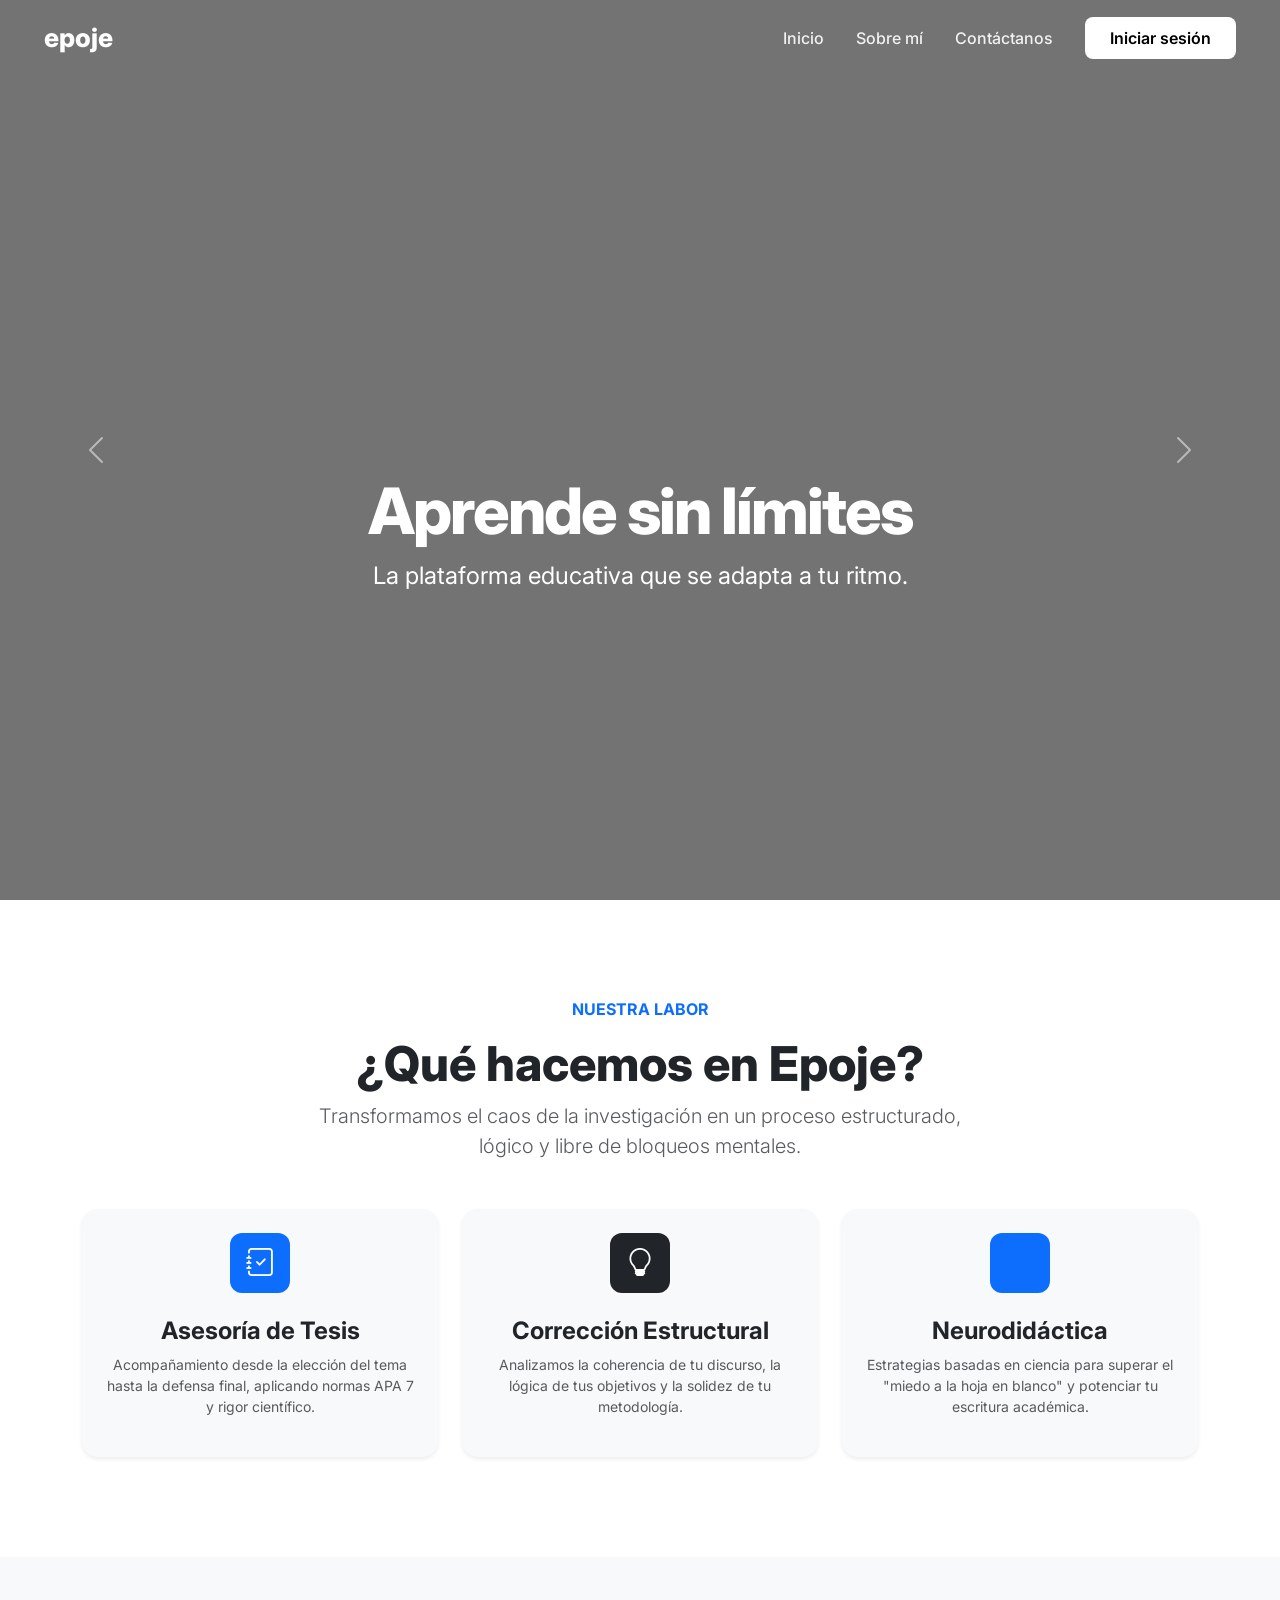
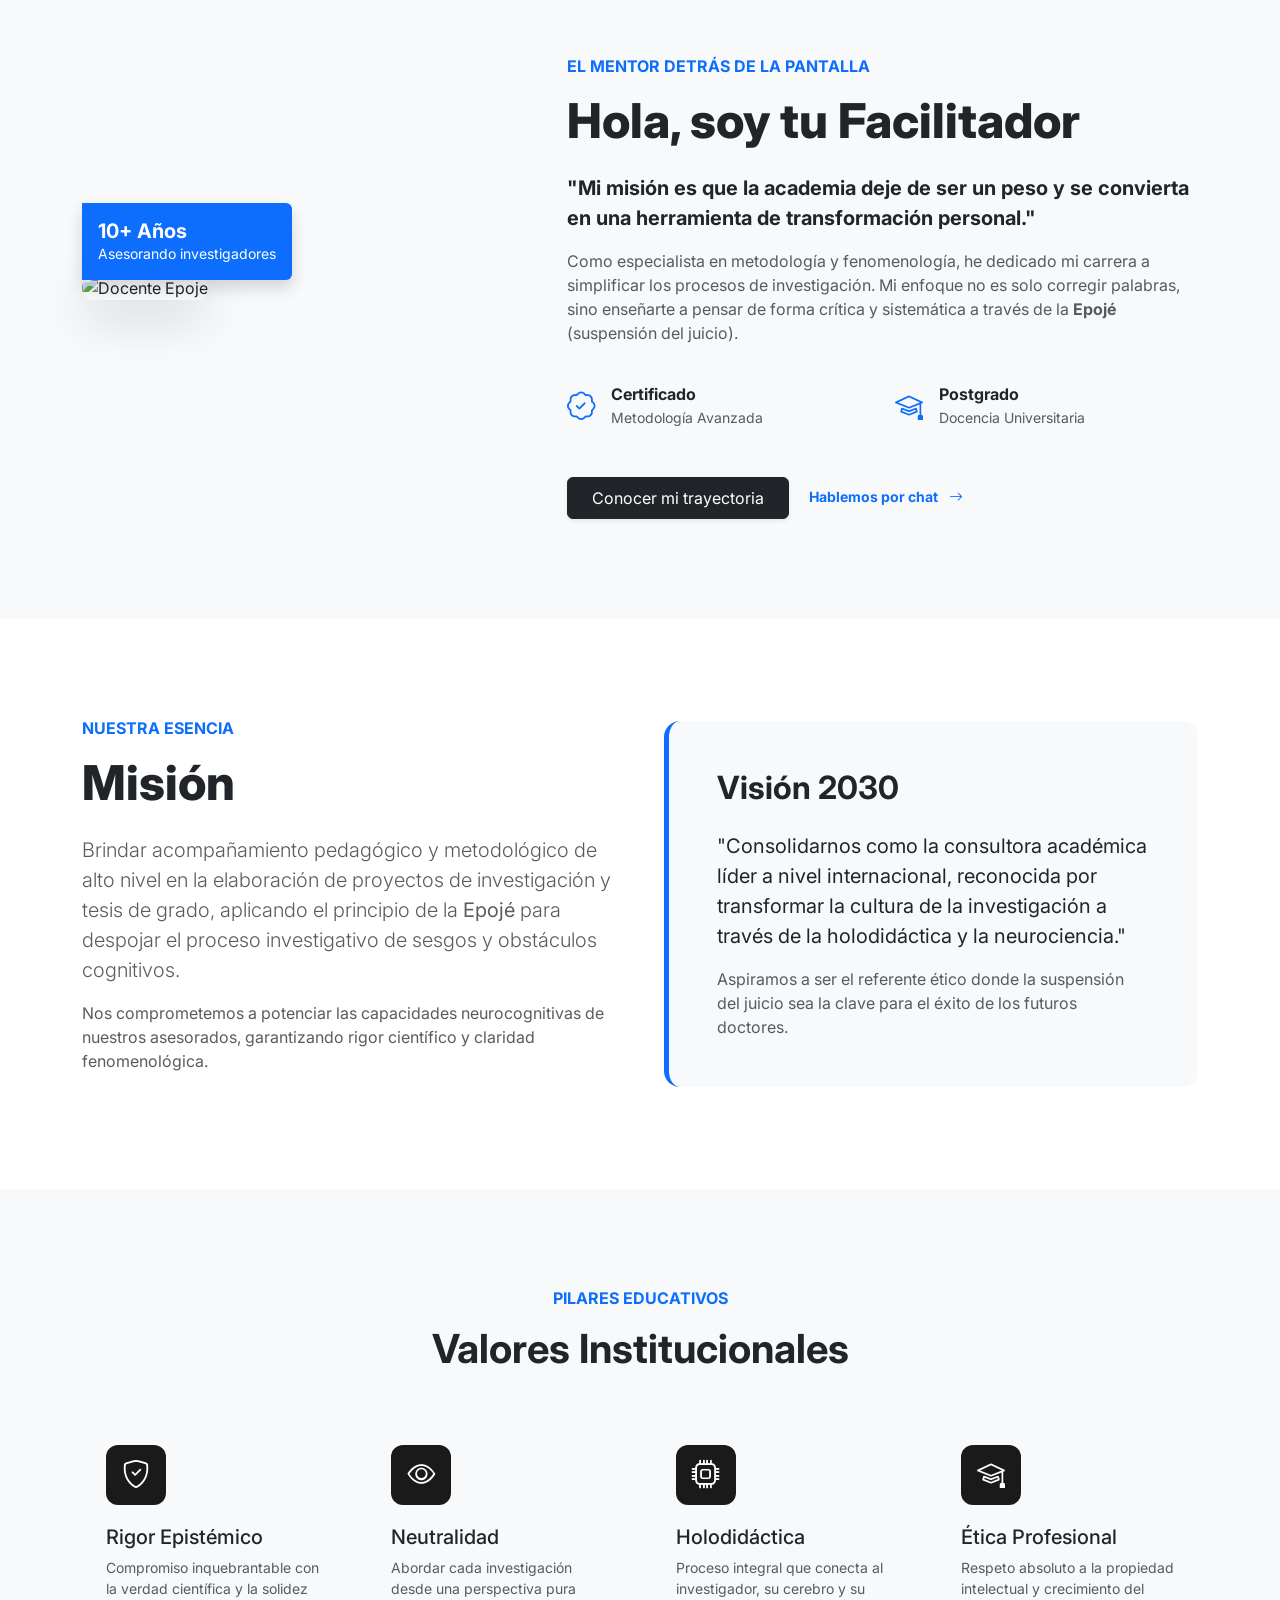
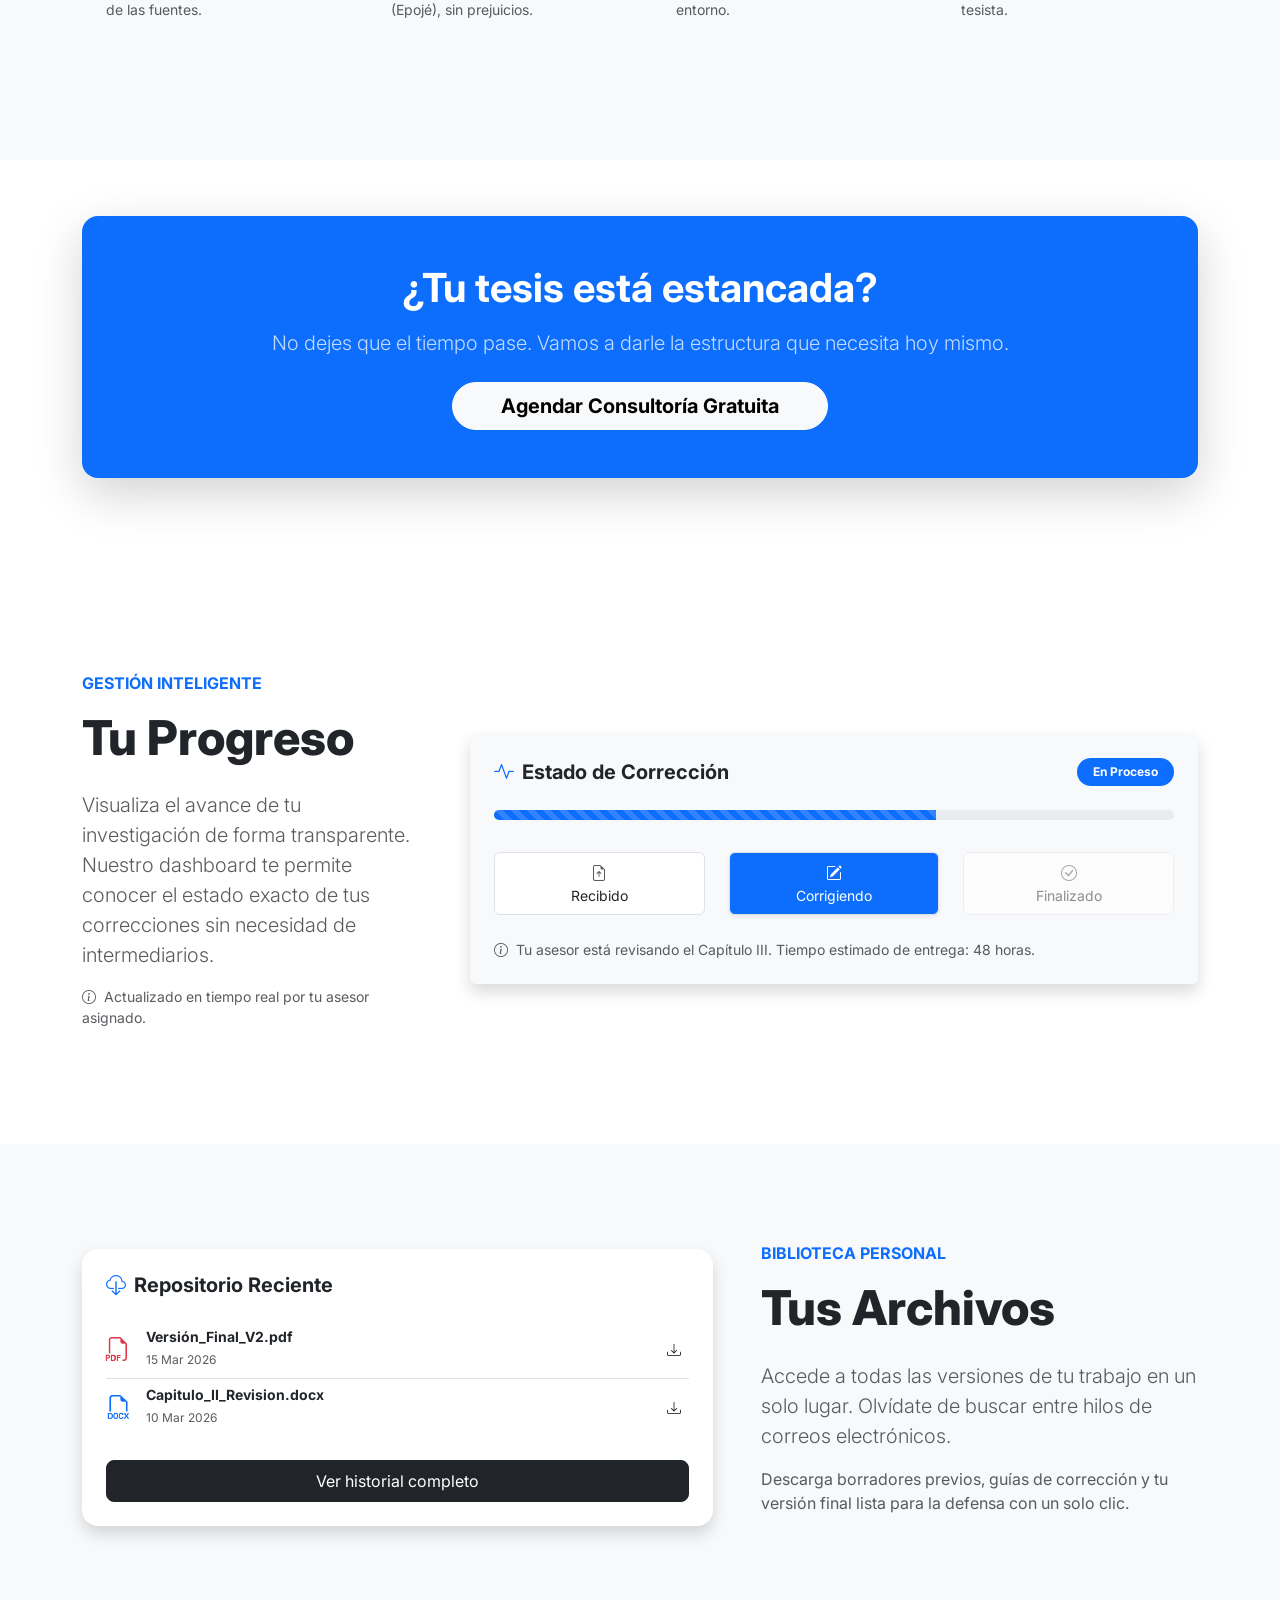
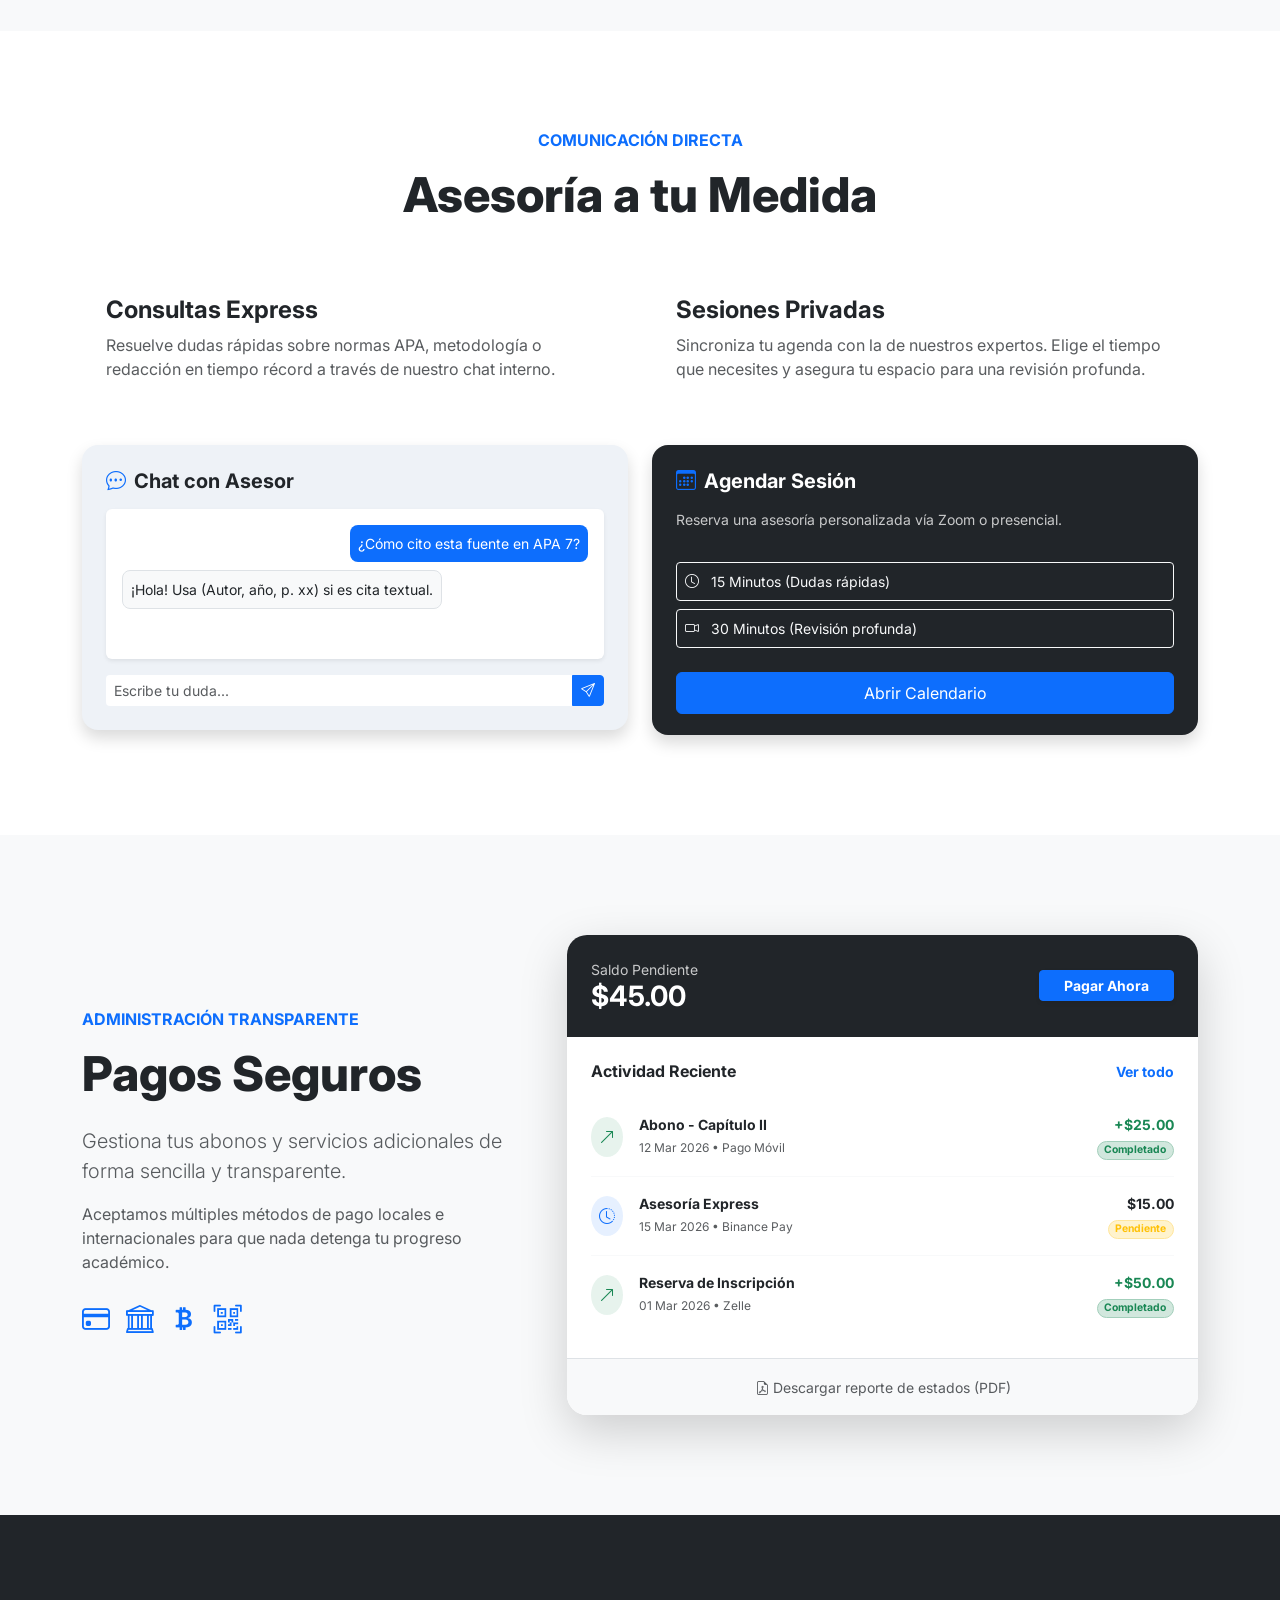
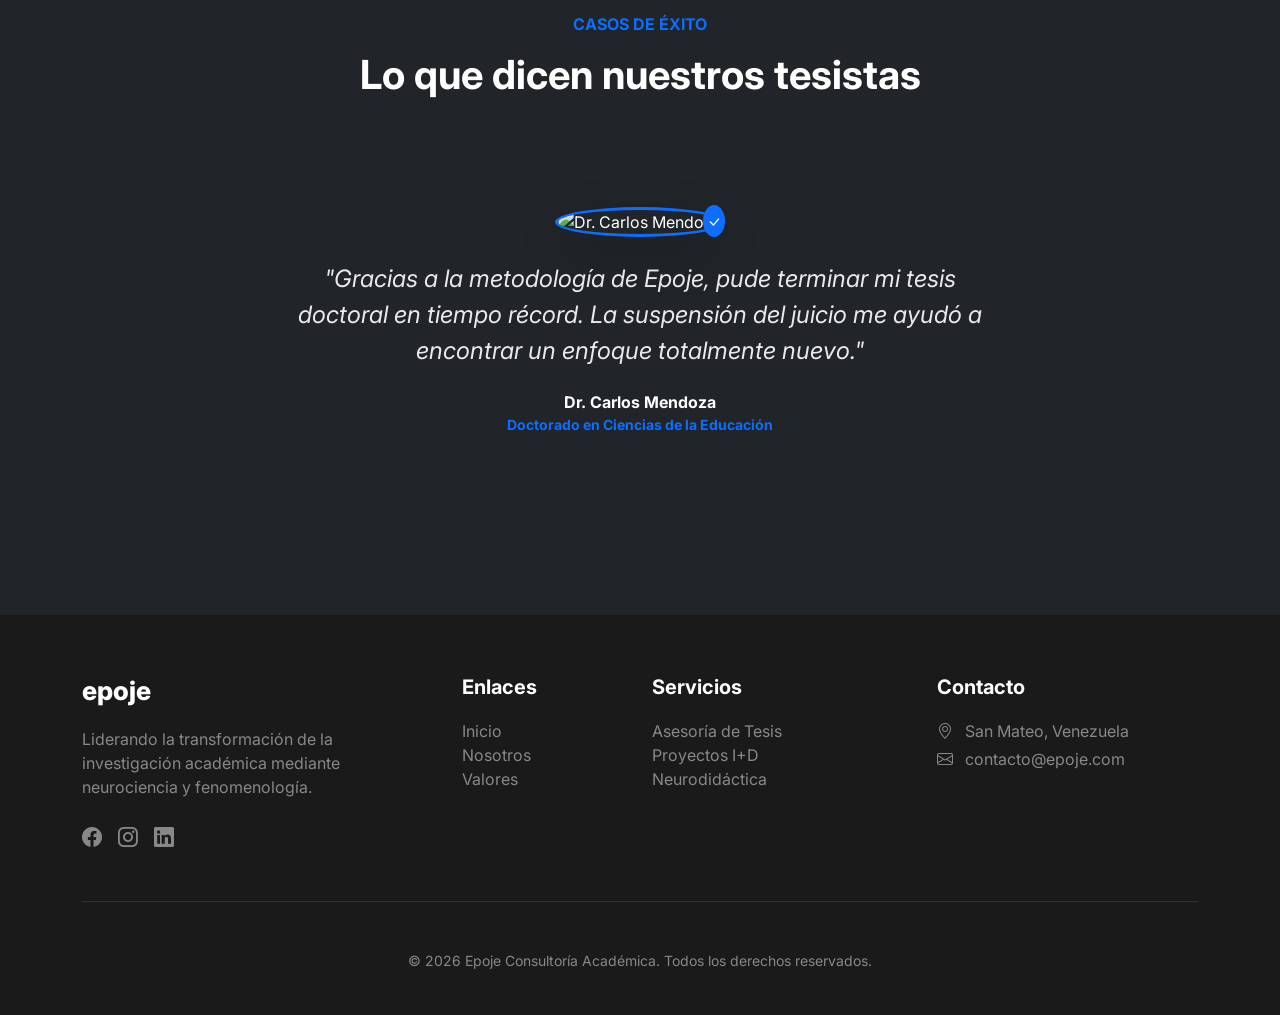
==== epoje/index.html @ 4987ef3f "Add files via upload" ====
<!DOCTYPE html>
<html lang="es">
<head>
    <meta charset="UTF-8">
    <meta name="viewport" content="width=device-width, initial-scale=1.0">
    <title>Epoje - Innovación Educativa</title>
    <link href="https://cdn.jsdelivr.net/npm/bootstrap@5.3.0/dist/css/bootstrap.min.css" rel="stylesheet">
    <link href="https://fonts.googleapis.com/css2?family=Inter:wght@400;600;800&display=swap" rel="stylesheet">
    <link rel="stylesheet" href="https://cdn.jsdelivr.net/npm/bootstrap-icons@1.11.1/font/bootstrap-icons.css">
    <link rel="stylesheet" href="css/style.css">
</head>
<body>

    <nav class="navbar navbar-expand-lg navbar-epoje fixed-top" id="mainNav">
        <div class="container-fluid">
            <a class="navbar-brand navbar-brand-epoje" href="#">epoje</a>

            <button class="navbar-toggler border-0 text-white" type="button" data-bs-toggle="collapse" data-bs-target="#navbarContent">
                <span class="navbar-toggler-icon" style="filter: invert(1);"></span>
            </button>

            <div class="collapse navbar-collapse" id="navbarContent">
                <ul class="navbar-nav ms-auto align-items-center">
                   <li class="nav-item"><a class="nav-link nav-link-modern px-3" href="index.html">Inicio</a></li>
                   <li class="nav-item"><a class="nav-link nav-link-modern px-3" href="about.html">Sobre mí</a></li>
                   <li class="nav-item"><a class="nav-link nav-link-modern px-3" href="contact.html">Contáctanos</a></li>
                   <li class="nav-item ms-lg-3">
                    <a href="login.html" href="nav-link">
                        <button class="btn btn-nav px-4 py-2">Iniciar sesión</button>
                    </a>
                </li>
            </ul>
        </div>
    </div>
</nav>

<div id="heroCarousel" class="carousel slide carousel-fade" data-bs-ride="carousel">
    <div class="carousel-inner">
        <div class="carousel-item active" style="background-image: url('https://i.giphy.com/media/v1.Y2lkPTc5MGI3NjExOHJueGZ3bmZ3bmZ3bmZ3bmZ3bmZ3bmZ3bmZ3bmZ3bmZ3bmZ3bmZ3JmVwPXYxX2ludGVybmFsX2dpZl9ieV9pZCZjdD1n/3o7TKSjPQC1Q7UsC8E/giphy.gif')">
            <div class="carousel-overlay"></div>
            <div class="carousel-caption d-none d-md-block">
                <h2>Aprende sin límites</h2>
                <p class="fs-4">La plataforma educativa que se adapta a tu ritmo.</p>
            </div>
        </div>
        <div class="carousel-item" style="background-image: url('https://i.giphy.com/media/v1.Y2lkPTc5MGI3NjExNHJueGZ3bmZ3bmZ3bmZ3bmZ3bmZ3bmZ3bmZ3bmZ3bmZ3bmZ3bmZ3JmVwPXYxX2ludGVybmFsX2dpZl9ieV9pZCZjdD1n/l41lTfX8VycN7F4pG/giphy.gif')">
            <div class="carousel-overlay"></div>
            <div class="carousel-caption d-none d-md-block">
                <h2>Tecnología y Futuro</h2>
                <p class="fs-4">Domina las herramientas del mañana, hoy.</p>
            </div>
        </div>
    </div>
    <button class="carousel-control-prev" type="button" data-bs-target="#heroCarousel" data-bs-slide="prev">
        <span class="carousel-control-prev-icon"></span>
    </button>
    <button class="carousel-control-next" type="button" data-bs-target="#heroCarousel" data-bs-slide="next">
        <span class="carousel-control-next-icon"></span>
    </button>
</div>

<section id="que-hacemos" class="section-padding bg-white">
    <div class="container">
        <div class="text-center mb-5">
            <h6 class="text-primary fw-bold text-uppercase mb-3">Nuestra Labor</h6>
            <h2 class="display-5 fw-extrabold" style="font-weight: 800;">¿Qué hacemos en Epoje?</h2>
            <p class="lead text-muted mx-auto" style="max-width: 700px;">Transformamos el caos de la investigación en un proceso estructurado, lógico y libre de bloqueos mentales.</p>
        </div>

        <div class="row g-4">
            <div class="col-md-4">
                <div class="p-4 h-100 border-0 shadow-sm card-value text-center">
                    <div class="icon-box mx-auto mb-4 bg-primary text-white">
                        <i class="bi bi-journal-check fs-3"></i>
                    </div>
                    <h4 class="fw-bold">Asesoría de Tesis</h4>
                    <p class="text-muted small">Acompañamiento desde la elección del tema hasta la defensa final, aplicando normas APA 7 y rigor científico.</p>
                </div>
            </div>
            <div class="col-md-4">
                <div class="p-4 h-100 border-0 shadow-sm card-value text-center">
                    <div class="icon-box mx-auto mb-4 bg-dark text-white">
                        <i class="bi bi-lightbulb fs-3"></i>
                    </div>
                    <h4 class="fw-bold">Corrección Estructural</h4>
                    <p class="text-muted small">Analizamos la coherencia de tu discurso, la lógica de tus objetivos y la solidez de tu metodología.</p>
                </div>
            </div>
            <div class="col-md-4">
                <div class="p-4 h-100 border-0 shadow-sm card-value text-center">
                    <div class="icon-box mx-auto mb-4 bg-primary text-white">
                        <i class="bi bi-brain fs-3"></i>
                    </div>
                    <h4 class="fw-bold">Neurodidáctica</h4>
                    <p class="text-muted small">Estrategias basadas en ciencia para superar el "miedo a la hoja en blanco" y potenciar tu escritura académica.</p>
                </div>
            </div>
        </div>
    </div>
</section>

<section id="sobre-mi" class="section-padding bg-light">
    <div class="container">
        <div class="row g-5 align-items-center">
            <div class="col-lg-5">
                <div class="position-relative">
                    <img src="https://images.unsplash.com/photo-1573496359142-b8d87734a5a2?auto=format&fit=crop&q=80&w=800" 
                    alt="Docente Epoje" 
                    class="img-fluid rounded-4 shadow-lg">
                    <div class="position-absolute bottom-0 start-0 bg-primary text-white p-3 rounded-end shadow" style="margin-bottom: 20px;">
                        <h5 class="mb-0 fw-bold">10+ Años</h5>
                        <p class="small mb-0">Asesorando investigadores</p>
                    </div>
                </div>
            </div>
            <div class="col-lg-7">
                <h6 class="text-primary fw-bold text-uppercase mb-3">El Mentor Detrás de la Pantalla</h6>
                <h2 class="display-5 fw-extrabold mb-4" style="font-weight: 800;">Hola, soy tu Facilitador</h2>
                <p class="lead text-dark fw-bold">"Mi misión es que la academia deje de ser un peso y se convierta en una herramienta de transformación personal."</p>
                <p class="text-muted">Como especialista en metodología y fenomenología, he dedicado mi carrera a simplificar los procesos de investigación. Mi enfoque no es solo corregir palabras, sino enseñarte a pensar de forma crítica y sistemática a través de la <strong>Epojé</strong> (suspensión del juicio).</p>
                
                <div class="row g-4 mt-2">
                    <div class="col-6">
                        <div class="d-flex align-items-center">
                            <i class="bi bi-patch-check text-primary fs-3 me-3"></i>
                            <div>
                                <h6 class="mb-0 fw-bold">Certificado</h6>
                                <small class="text-muted">Metodología Avanzada</small>
                            </div>
                        </div>
                    </div>
                    <div class="col-6">
                        <div class="d-flex align-items-center">
                            <i class="bi bi-mortarboard text-primary fs-3 me-3"></i>
                            <div>
                                <h6 class="mb-0 fw-bold">Postgrado</h6>
                                <small class="text-muted">Docencia Universitaria</small>
                            </div>
                        </div>
                    </div>
                </div>

                <div class="mt-5">
                    <button class="btn btn-dark px-4 py-2 me-3 shadow-sm">Conocer mi trayectoria</button>
                    <a href="#comunicacion-seccion" class="text-primary fw-bold text-decoration-none small">Hablemos por chat <i class="bi bi-arrow-right ms-2"></i></a>
                </div>
            </div>
        </div>
    </div>
</section>

<section id="nosotros" class="section-padding bg-white">
    <div class="container">
        <div class="row g-5 align-items-center">
            <div class="col-lg-6">
                <h6 class="text-primary fw-bold text-uppercase mb-3">Nuestra Esencia</h6>
                <h2 class="display-5 fw-extrabold mb-4" style="font-weight: 800;">Misión</h2>
                <p class="lead text-muted">Brindar acompañamiento pedagógico y metodológico de alto nivel en la elaboración de proyectos de investigación y tesis de grado, aplicando el principio de la <strong>Epojé</strong> para despojar el proceso investigativo de sesgos y obstáculos cognitivos.</p>
                <p class="text-muted">Nos comprometemos a potenciar las capacidades neurocognitivas de nuestros asesorados, garantizando rigor científico y claridad fenomenológica.</p>
            </div>
            <div class="col-lg-6">
                <div class="p-5 bg-light rounded-4 border-start border-primary border-5">
                    <h2 class="fw-bold mb-4">Visión 2030</h2>
                    <p class="fs-5 italic text-dark">"Consolidarnos como la consultora académica líder a nivel internacional, reconocida por transformar la cultura de la investigación a través de la holodidáctica y la neurociencia."</p>
                    <p class="mb-0 text-muted">Aspiramos a ser el referente ético donde la suspensión del juicio sea la clave para el éxito de los futuros doctores.</p>
                </div>
            </div>
        </div>
    </div>
</section>

<section id="valores" class="section-padding bg-light">
    <div class="container text-center">
        <h6 class="text-primary fw-bold text-uppercase mb-3">Pilares Educativos</h6>
        <h2 class="display-6 fw-bold mb-5">Valores Institucionales</h2>
        <div class="row g-4 text-start">
            <div class="col-md-6 col-lg-3">
                <div class="card card-value p-4">
                    <div class="icon-box"><i class="bi bi-shield-check fs-3"></i></div>
                    <h5>Rigor Epistémico</h5>
                    <p class="small text-muted">Compromiso inquebrantable con la verdad científica y la solidez de las fuentes.</p>
                </div>
            </div>
            <div class="col-md-6 col-lg-3">
                <div class="card card-value p-4">
                    <div class="icon-box"><i class="bi bi-eye fs-3"></i></div>
                    <h5>Neutralidad</h5>
                    <p class="small text-muted">Abordar cada investigación desde una perspectiva pura (Epojé), sin prejuicios.</p>
                </div>
            </div>
            <div class="col-md-6 col-lg-3">
                <div class="card card-value p-4">
                    <div class="icon-box"><i class="bi bi-cpu fs-3"></i></div>
                    <h5>Holodidáctica</h5>
                    <p class="small text-muted">Proceso integral que conecta al investigador, su cerebro y su entorno.</p>
                </div>
            </div>
            <div class="col-md-6 col-lg-3">
                <div class="card card-value p-4">
                    <div class="icon-box"><i class="bi bi-mortarboard fs-3"></i></div>
                    <h5>Ética Profesional</h5>
                    <p class="small text-muted">Respeto absoluto a la propiedad intelectual y crecimiento del tesista.</p>
                </div>
            </div>
        </div>
    </div>
</section>

<section class="my-5 pb-5 pt-2 fade-in-up">
    <div class="container">
        <div class="bg-primary p-5 rounded-4 text-center text-white shadow-lg">
            <h2 class="display-6 fw-bold mb-3">¿Tu tesis está estancada?</h2>
            <p class="lead opacity-75 mb-4">No dejes que el tiempo pase. Vamos a darle la estructura que necesita hoy mismo.</p>
            <a href="https://wa.me/58XXXXXXXXXX" class="btn btn-light btn-lg rounded-pill px-5 fw-bold hover-lift">
                Agendar Consultoría Gratuita
            </a>
        </div>
    </div>
</section>

<section id="progreso-dashboard" class="section-padding bg-white">
    <div class="container">
        <div class="row g-5 align-items-center">
            <div class="col-lg-4">
                <h6 class="text-primary fw-bold text-uppercase mb-3">Gestión Inteligente</h6>
                <h2 class="display-5 fw-extrabold mb-4" style="font-weight: 800;">Tu Progreso</h2>
                <p class="lead text-muted">Visualiza el avance de tu investigación de forma transparente. Nuestro dashboard te permite conocer el estado exacto de tus correcciones sin necesidad de intermediarios.</p>
                <p class="text-muted small"><i class="bi bi-info-circle me-1"></i> Actualizado en tiempo real por tu asesor asignado.</p>
            </div>

            <div class="col-lg-8">
                <div class="card border-0 shadow p-4 h-100 bg-light">
                    <div class="d-flex justify-content-between align-items-center mb-4">
                        <h5 class="fw-bold mb-0"><i class="bi bi-activity me-2 text-primary"></i>Estado de Corrección</h5>
                        <span class="badge bg-primary px-3 py-2 rounded-pill">En Proceso</span>
                    </div>
                    <div class="progress mb-3" style="height: 10px;">
                        <div class="progress-bar progress-bar-striped progress-bar-animated bg-primary" style="width: 65%"></div>
                    </div>
                    <div class="row text-center mt-3">
                        <div class="col-4">
                            <div class="p-2 border rounded bg-white">
                                <i class="bi bi-file-earmark-arrow-up text-muted"></i>
                                <p class="small mb-0 d-none d-md-block">Recibido</p>
                            </div>
                        </div>
                        <div class="col-4">
                            <div class="p-2 border rounded bg-primary text-white shadow-sm">
                                <i class="bi bi-pencil-square"></i>
                                <p class="small mb-0 d-none d-md-block">Corrigiendo</p>
                            </div>
                        </div>
                        <div class="col-4">
                            <div class="p-2 border rounded bg-white opacity-50">
                                <i class="bi bi-check-circle text-muted"></i>
                                <p class="small mb-0 d-none d-md-block">Finalizado</p>
                            </div>
                        </div>
                    </div>
                    <p class="mt-4 small text-muted mb-0"><i class="bi bi-info-circle me-1"></i> Tu asesor está revisando el Capítulo III. Tiempo estimado de entrega: 48 horas.</p>
                </div>
            </div>
        </div>
    </div>
</section>

<section id="repositorio-seccion" class="section-padding bg-light">
    <div class="container">
        <div class="row g-5 align-items-center flex-lg-row-reverse">
            <div class="col-lg-5">
                <h6 class="text-primary fw-bold text-uppercase mb-3">Biblioteca Personal</h6>
                <h2 class="display-5 fw-extrabold mb-4" style="font-weight: 800;">Tus Archivos</h2>
                <p class="lead text-muted">Accede a todas las versiones de tu trabajo en un solo lugar. Olvídate de buscar entre hilos de correos electrónicos.</p>
                <p class="text-muted">Descarga borradores previos, guías de corrección y tu versión final lista para la defensa con un solo clic.</p>
            </div>
            <div class="col-lg-7">
                <div class="card border-0 shadow p-4 bg-white" style="border-radius: 16px;">
                    <h5 class="fw-bold mb-4"><i class="bi bi-cloud-download me-2 text-primary"></i>Repositorio Reciente</h5>
                    <ul class="list-group list-group-flush">
                        <li class="list-group-item d-flex justify-content-between align-items-center px-0 bg-transparent">
                            <div class="d-flex align-items-center">
                                <i class="bi bi-filetype-pdf fs-4 me-3 text-danger"></i>
                                <div>
                                    <h6 class="mb-0 small fw-bold">Versión_Final_V2.pdf</h6>
                                    <span class="text-muted" style="font-size: 0.75rem;">15 Mar 2026</span>
                                </div>
                            </div>
                            <a href="#" class="btn btn-sm btn-outline-dark border-0"><i class="bi bi-download"></i></a>
                        </li>
                        <li class="list-group-item d-flex justify-content-between align-items-center px-0 bg-transparent">
                            <div class="d-flex align-items-center">
                                <i class="bi bi-filetype-docx fs-4 me-3 text-primary"></i>
                                <div>
                                    <h6 class="mb-0 small fw-bold">Capitulo_II_Revision.docx</h6>
                                    <span class="text-muted" style="font-size: 0.75rem;">10 Mar 2026</span>
                                </div>
                            </div>
                            <a href="#" class="btn btn-sm btn-outline-dark border-0"><i class="bi bi-download"></i></a>
                        </li>
                    </ul>
                    <button class="btn btn-dark w-100 mt-4 py-2" style="border-radius: 8px;">Ver historial completo</button>
                </div>
            </div>
        </div>
    </div>
</section>

<section id="comunicacion-seccion" class="section-padding bg-white">
    <div class="container">
        <div class="text-center mb-5">
            <h6 class="text-primary fw-bold text-uppercase mb-3">Comunicación Directa</h6>
            <h2 class="display-5 fw-extrabold" style="font-weight: 800;">Asesoría a tu Medida</h2>
        </div>

        <div class="row g-4">
            <div class="col-lg-6">
                <div class="p-4 mb-4">
                    <h3 class="fw-bold h4">Consultas Express</h3>
                    <p class="text-muted">Resuelve dudas rápidas sobre normas APA, metodología o redacción en tiempo récord a través de nuestro chat interno.</p>
                </div>
                <div class="card border-0 shadow p-4" style="background: #eef2f7; border-radius: 16px;">
                    <h5 class="fw-bold mb-3"><i class="bi bi-chat-dots me-2 text-primary"></i>Chat con Asesor</h5>
                    <div class="chat-box mb-3 p-3 bg-white rounded shadow-sm small" style="height: 150px; overflow-y: auto;">
                        <div class="text-end mb-2">
                            <span class="bg-primary text-white p-2 rounded-3 d-inline-block">¿Cómo cito esta fuente en APA 7?</span>
                        </div>
                        <div class="text-start mb-2">
                            <span class="bg-light border p-2 rounded-3 d-inline-block">¡Hola! Usa (Autor, año, p. xx) si es cita textual.</span>
                        </div>
                    </div>
                    <div class="input-group">
                        <input type="text" class="form-control form-control-sm border-0 shadow-none" placeholder="Escribe tu duda...">
                        <button class="btn btn-primary btn-sm"><i class="bi bi-send"></i></button>
                    </div>
                </div>
            </div>

            <div class="col-lg-6">
                <div class="p-4 mb-4">
                    <h3 class="fw-bold h4">Sesiones Privadas</h3>
                    <p class="text-muted">Sincroniza tu agenda con la de nuestros expertos. Elige el tiempo que necesites y asegura tu espacio para una revisión profunda.</p>
                </div>
                <div class="card border-0 shadow p-4 bg-dark text-white" style="border-radius: 16px; height:290px;">
                    <h5 class="fw-bold mb-3 text-white"><i class="bi bi-calendar3 me-2 text-primary"></i>Agendar Sesión</h5>
                    <p class="small opacity-75">Reserva una asesoría personalizada vía Zoom o presencial.</p>
                    <div class="d-grid gap-2 mt-3">
                        <button class="btn btn-outline-light btn-sm text-start p-2">
                            <i class="bi bi-clock me-2"></i> 15 Minutos (Dudas rápidas)
                        </button>
                        <button class="btn btn-outline-light btn-sm text-start p-2">
                            <i class="bi bi-camera-video me-2"></i> 30 Minutos (Revisión profunda)
                        </button>
                    </div>
                    <a href="#" class="btn btn-primary mt-4 py-2">Abrir Calendario</a>
                </div>
            </div>
        </div>
    </div>
</section>

<section id="pagos-seccion" class="section-padding bg-light">
    <div class="container">
        <div class="row g-5 align-items-center">
            <div class="col-lg-5">
                <h6 class="text-primary fw-bold text-uppercase mb-3">Administración Transparente</h6>
                <h2 class="display-5 fw-extrabold mb-4" style="font-weight: 800;">Pagos Seguros</h2>
                <p class="lead text-muted">Gestiona tus abonos y servicios adicionales de forma sencilla y transparente.</p>
                <p class="text-muted">Aceptamos múltiples métodos de pago locales e internacionales para que nada detenga tu progreso académico.</p>
                <div class="d-flex gap-3 fs-3 text-primary mt-4">
                    <i class="bi bi-credit-card" title="Tarjeta"></i>
                    <i class="bi bi-bank" title="Transferencia"></i>
                    <i class="bi bi-currency-bitcoin" title="Cripto"></i>
                    <i class="bi bi-qr-code-scan" title="Pago Móvil"></i>
                </div>
            </div>

            <div class="col-lg-7">
                <div class="card border-0 shadow-lg p-0 overflow-hidden" style="border-radius: 20px; background: #fff;">
                    <div class="p-4 bg-dark text-white d-flex justify-content-between align-items-center">
                        <div>
                            <span class="small opacity-75 d-block">Saldo Pendiente</span>
                            <h3 class="mb-0 fw-bold">$45.00</h3>
                        </div>
                        <button class="btn btn-primary btn-sm px-4 fw-bold shadow-sm">Pagar Ahora</button>
                    </div>

                    <div class="p-4">
                        <div class="d-flex justify-content-between align-items-center mb-3">
                            <h6 class="fw-bold mb-0">Actividad Reciente</h6>
                            <a href="#" class="text-decoration-none small fw-bold">Ver todo</a>
                        </div>

                        <div class="list-group list-group-flush">
                            <div class="list-group-item d-flex justify-content-between align-items-center px-0 border-light py-3">
                                <div class="d-flex align-items-center">
                                    <div class="rounded-circle bg-success bg-opacity-10 p-2 me-3">
                                        <i class="bi bi-arrow-up-right text-success fw-bold"></i>
                                    </div>
                                    <div>
                                        <h6 class="mb-0 small fw-bold">Abono - Capítulo II</h6>
                                        <span class="text-muted" style="font-size: 0.75rem;">12 Mar 2026 • Pago Móvil</span>
                                    </div>
                                </div>
                                <div class="text-end">
                                    <span class="d-block small fw-bold text-success">+$25.00</span>
                                    <span class="badge bg-success-subtle text-success border border-success-subtle rounded-pill" style="font-size: 0.65rem;">Completado</span>
                                </div>
                            </div>

                            <div class="list-group-item d-flex justify-content-between align-items-center px-0 border-light py-3">
                                <div class="d-flex align-items-center">
                                    <div class="rounded-circle bg-primary bg-opacity-10 p-2 me-3">
                                        <i class="bi bi-clock-history text-primary fw-bold"></i>
                                    </div>
                                    <div>
                                        <h6 class="mb-0 small fw-bold">Asesoría Express</h6>
                                        <span class="text-muted" style="font-size: 0.75rem;">15 Mar 2026 • Binance Pay</span>
                                    </div>
                                </div>
                                <div class="text-end">
                                    <span class="d-block small fw-bold text-dark">$15.00</span>
                                    <span class="badge bg-warning-subtle text-warning border border-warning-subtle rounded-pill" style="font-size: 0.65rem;">Pendiente</span>
                                </div>
                            </div>

                            <div class="list-group-item d-flex justify-content-between align-items-center px-0 border-0 py-3">
                                <div class="d-flex align-items-center">
                                    <div class="rounded-circle bg-success bg-opacity-10 p-2 me-3">
                                        <i class="bi bi-arrow-up-right text-success fw-bold"></i>
                                    </div>
                                    <div>
                                        <h6 class="mb-0 small fw-bold">Reserva de Inscripción</h6>
                                        <span class="text-muted" style="font-size: 0.75rem;">01 Mar 2026 • Zelle</span>
                                    </div>
                                </div>
                                <div class="text-end">
                                    <span class="d-block small fw-bold text-success">+$50.00</span>
                                    <span class="badge bg-success-subtle text-success border border-success-subtle rounded-pill" style="font-size: 0.65rem;">Completado</span>
                                </div>
                            </div>
                        </div>
                    </div>

                    <div class="p-3 bg-light text-center border-top">
                        <a href="#" class="text-muted small text-decoration-none"><i class="bi bi-file-earmark-pdf me-1"></i>Descargar reporte de estados (PDF)</a>
                    </div>
                </div>
            </div>
        </div>
    </div>
</section>

<section id="testimonios" class="section-padding bg-dark text-white overflow-hidden" style="height:700px;">
    <div class="container">
        <div class="text-center mb-5">
            <h6 class="text-primary fw-bold text-uppercase mb-3">Casos de Éxito</h6>
            <h2 class="display-6 fw-bold text-white">Lo que dicen nuestros tesistas</h2>
        </div>

        <div id="testimonialCarousel" class="carousel slide carousel-fade" data-bs-ride="carousel">
            <div class="carousel-inner" style="min-height: 350px;"> 

                <div class="carousel-item active" data-bs-interval="5000">
                    <div class="row justify-content-center align-items-center" style="min-height: 350px;">
                        <div class="col-lg-8 text-center">
                            <div class="mb-4 position-relative d-inline-block">
                                <img src="https://randomuser.me/api/portraits/men/32.jpg" class="rounded-circle shadow-lg border border-3 border-primary" width="100" height="100" alt="Dr. Carlos Mendoza" style="object-fit: cover;">
                                <div class="position-absolute bottom-0 end-0 bg-primary rounded-circle p-1">
                                    <i class="bi bi-check-lg text-white small"></i>
                                </div>
                            </div>
                            <p class="fs-4 italic mb-4 px-3" style="font-style: italic; opacity: 0.9;">"Gracias a la metodología de Epoje, pude terminar mi tesis doctoral en tiempo récord. La suspensión del juicio me ayudó a encontrar un enfoque totalmente nuevo."</p>
                            <h6 class="mb-0 fw-bold">Dr. Carlos Mendoza</h6>
                            <small class="text-primary fw-bold">Doctorado en Ciencias de la Educación</small>
                        </div>
                    </div>
                </div>

                <div class="carousel-item" data-bs-interval="5000">
                    <div class="row justify-content-center align-items-center" style="min-height: 350px;">
                        <div class="col-lg-8 text-center">
                            <div class="mb-4 position-relative d-inline-block">
                                <img src="https://randomuser.me/api/portraits/women/44.jpg" class="rounded-circle shadow-lg border border-3 border-primary" width="100" height="100" alt="Mag. Lucía Salcedo" style="object-fit: cover;">
                                <div class="position-absolute bottom-0 end-0 bg-primary rounded-circle p-1">
                                    <i class="bi bi-check-lg text-white small"></i>
                                </div>
                            </div>
                            <p class="fs-4 italic mb-4 px-3" style="font-style: italic; opacity: 0.9;">"El acompañamiento neurodidáctico fue clave. Estaba bloqueada con el Capítulo IV y en solo dos sesiones logré estructurar todo el análisis."</p>
                            <h6 class="mb-0 fw-bold">Mag. Lucía Salcedo</h6>
                            <small class="text-primary fw-bold">Maestría en Marketing Digital</small>
                        </div>
                    </div>
                </div>

                <div class="carousel-item" data-bs-interval="5000">
                    <div class="row justify-content-center align-items-center" style="min-height: 350px;">
                        <div class="col-lg-8 text-center">
                            <div class="mb-4 position-relative d-inline-block">
                                <img src="https://randomuser.me/api/portraits/men/85.jpg" class="rounded-circle shadow-lg border border-3 border-primary" width="100" height="100" alt="Ing. Roberto Rivas" style="object-fit: cover;">
                                <div class="position-absolute bottom-0 end-0 bg-primary rounded-circle p-1">
                                    <i class="bi bi-check-lg text-white small"></i>
                                </div>
                            </div>
                            <p class="fs-4 italic mb-4 px-3" style="font-style: italic; opacity: 0.9;">"Excelente atención y profesionalismo. El sistema de repositorio y el dashboard hacen que te sientas seguro en cada paso del proceso."</p>
                            <h6 class="mb-0 fw-bold">Ing. Roberto Rivas</h6>
                            <small class="text-primary fw-bold">Especialización en Redes y Seguridad</small>
                        </div>
                    </div>
                </div>
            </div>

            <div class="carousel-indicators position-relative mt-4" style="margin-top:-100px;">
                <button type="button" data-bs-target="#testimonialCarousel" data-bs-slide-to="0" class="active rounded-circle" style="width: 12px; height: 12px;"></button>
                <button type="button" data-bs-target="#testimonialCarousel" data-bs-slide-to="1" class="rounded-circle" style="width: 12px; height: 12px;"></button>
                <button type="button" data-bs-target="#testimonialCarousel" data-bs-slide-to="2" class="rounded-circle" style="width: 12px; height: 12px;"></button>
            </div>
        </div>
    </div>
</section>

<footer style="height:400px;">
    <div class="container">
        <div class="row g-4">
            <div class="col-lg-4">
                <h5 class="navbar-brand-epoje text-white">epoje</h5>
                <p class="pe-lg-5">Liderando la transformación de la investigación académica mediante neurociencia y fenomenología.</p>
                <div class="d-flex gap-3 fs-5 mt-4">
                    <a href="#"><i class="bi bi-facebook"></i></a>
                    <a href="#"><i class="bi bi-instagram"></i></a>
                    <a href="#"><i class="bi bi-linkedin"></i></a>
                </div>
            </div>
            <div class="col-6 col-lg-2">
                <h5>Enlaces</h5>
                <ul class="list-unstyled">
                    <li><a href="#inicio">Inicio</a></li>
                    <li><a href="#nosotros">Nosotros</a></li>
                    <li><a href="#valores">Valores</a></li>
                </ul>
            </div>
            <div class="col-6 col-lg-3">
                <h5>Servicios</h5>
                <ul class="list-unstyled">
                    <li><a href="#">Asesoría de Tesis</a></li>
                    <li><a href="#">Proyectos I+D</a></li>
                    <li><a href="#">Neurodidáctica</a></li>
                </ul>
            </div>
            <div class="col-lg-3">
                <h5>Contacto</h5>
                <p class="mb-1"><i class="bi bi-geo-alt me-2"></i> San Mateo, Venezuela</p>
                <p class="mb-1"><i class="bi bi-envelope me-2"></i> contacto@epoje.com</p>
            </div>
        </div>
        <hr class="my-5 border-secondary">
        <div class="text-center small">
            <p>&copy; 2026 Epoje Consultoría Académica. Todos los derechos reservados.</p>
        </div>
    </div>
</footer>

<script src="https://cdn.jsdelivr.net/npm/bootstrap@5.3.0/dist/js/bootstrap.bundle.min.js"></script>
<script src="js/main.js"></script>
</body>
</html>
---- epoje/css/style.css ----
:root {
    --navbar-height: 75px;
    --brand-dark: #1a1a1b;
    --accent-blue: #0061ff;
}

body { font-family: 'Inter', sans-serif; overflow-x: hidden; }

/* --- NAVBAR --- */
.navbar-epoje {
    height: var(--navbar-height);
    transition: all 0.4s ease-in-out;
    padding: 0 2rem;
    background-color: transparent;
}
.navbar-brand-epoje {
    font-size: 26px;
    font-weight: 800;
    color: #ffffff !important;
    transition: color 0.4s;
}
.nav-link-modern {
    color: rgba(255,255,255,0.9) !important;
    font-weight: 500;
    transition: color 0.4s;
}
.btn-nav {
    background-color: #ffffff;
    color: #000;
    border-radius: 8px;
    font-weight: 600;
    transition: all 0.4s;
}

/* --- NAVBAR SCROLLED --- */
.navbar-epoje.scrolled {
    background-color: rgba(255, 255, 255, 0.98);
    height: 65px;
    box-shadow: 0 4px 20px rgba(0,0,0,0.08);
    border-bottom: 1px solid #eee;
}
.navbar-epoje.scrolled .navbar-brand-epoje,
.navbar-epoje.scrolled .nav-link-modern {
    color: var(--brand-dark) !important;
}
.navbar-epoje.scrolled .btn-nav {
    background-color: var(--brand-dark);
    color: #ffffff;
}

/* --- HERO CARRUSEL --- */
.carousel-item { height: 100vh; background: no-repeat center center scroll; background-size: cover; }
.carousel-overlay { position: absolute; top: 0; left: 0; width: 100%; height: 100%; background: rgba(0, 0, 0, 0.55); }
.carousel-caption { z-index: 10; bottom: 30%; }
.carousel-caption h2 { font-size: clamp(2.5rem, 5vw, 4.5rem); font-weight: 800; letter-spacing: -2px; }

/* --- SECCIONES DE CONTENIDO --- */
.section-padding { padding: 100px 0; }
.card-value {
    border: none;
    border-radius: 16px;
    transition: transform 0.3s ease, box-shadow 0.3s ease;
    height: 100%;
    background: #f8f9fa;
}
.card-value:hover {
    transform: translateY(-10px);
    box-shadow: 0 20px 40px rgba(0,0,0,0.05);
    background: #fff;
}
.icon-box {
    width: 60px;
    height: 60px;
    background: var(--brand-dark);
    color: white;
    display: flex;
    align-items: center;
    justify-content: center;
    border-radius: 12px;
    margin-bottom: 20px;
}

/* Efecto para que los logos se vean elegantes */
.grayscale-filter {
    filter: grayscale(100%);
    opacity: 0.7;
    transition: all 0.3s ease;
}
.grayscale-filter:hover {
    filter: grayscale(0%);
    opacity: 1;
    border-color: var(--bs-primary) !important;
}
.grayscale-filter i {
    transition: color 0.3s ease;
}
.grayscale-filter:hover i {
    color: var(--bs-primary) !important;
}

/* --- FOOTER --- */
footer { background-color: var(--brand-dark); color: #888; padding: 60px 0 30px; }
footer h5 { color: #fff; font-weight: 700; margin-bottom: 20px; }
footer a { color: #888; text-decoration: none; transition: 0.3s; }
footer a:hover { color: #fff; }

@media (max-width: 991px) {
    .navbar-collapse { background: white; padding: 1.5rem; border-radius: 12px; margin-top: 10px; }
    .nav-link-modern { color: var(--brand-dark) !important; margin-bottom: 10px; }
}

.hover-lift {
    transition: transform 0.3s ease, shadow 0.3s ease;
}
.hover-lift:hover {
    transform: translateY(-10px);
    box-shadow: 0 1rem 3rem rgba(0,0,0,.175)!important;
}
.fade-in-up {
    animation: fadeInUp 0.8s ease-out forwards;
}
@keyframes fadeInUp {
    from { opacity: 0; transform: translateY(30px); }
    to { opacity: 1; transform: translateY(0); }
}
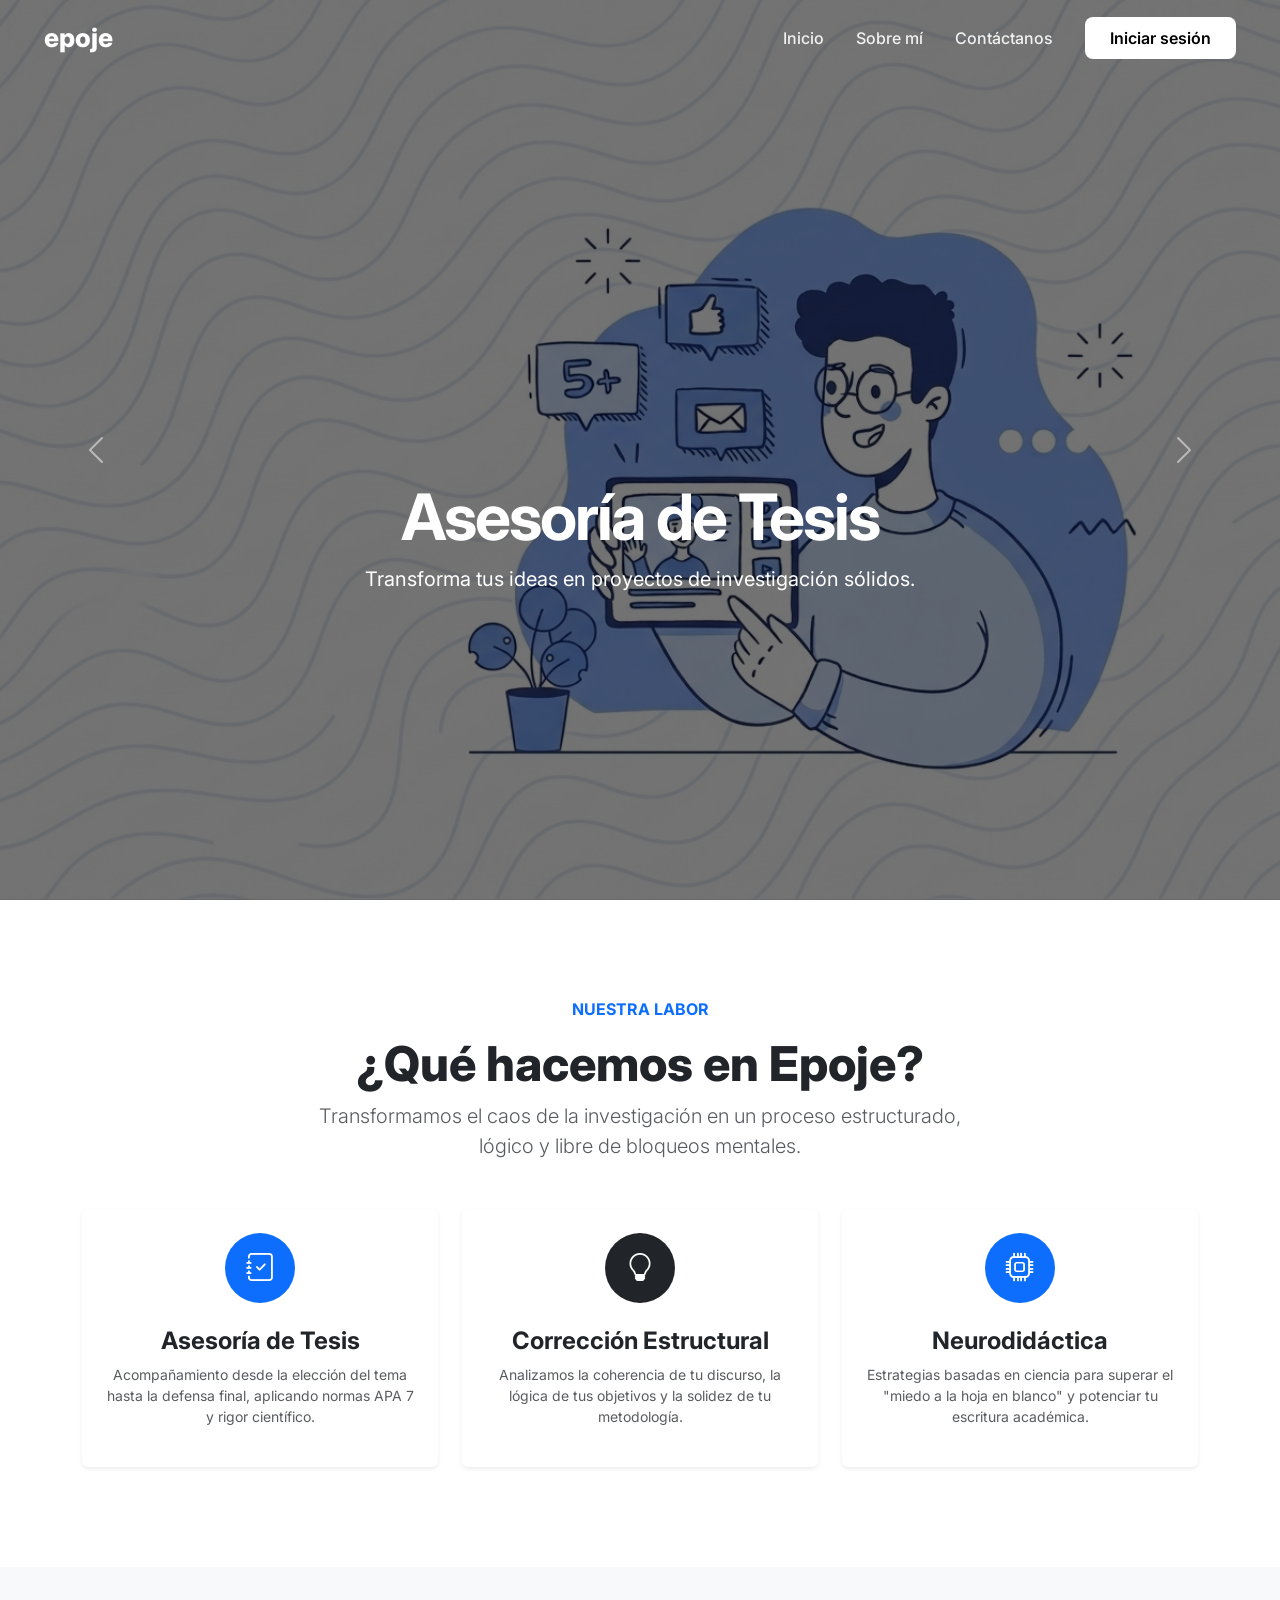
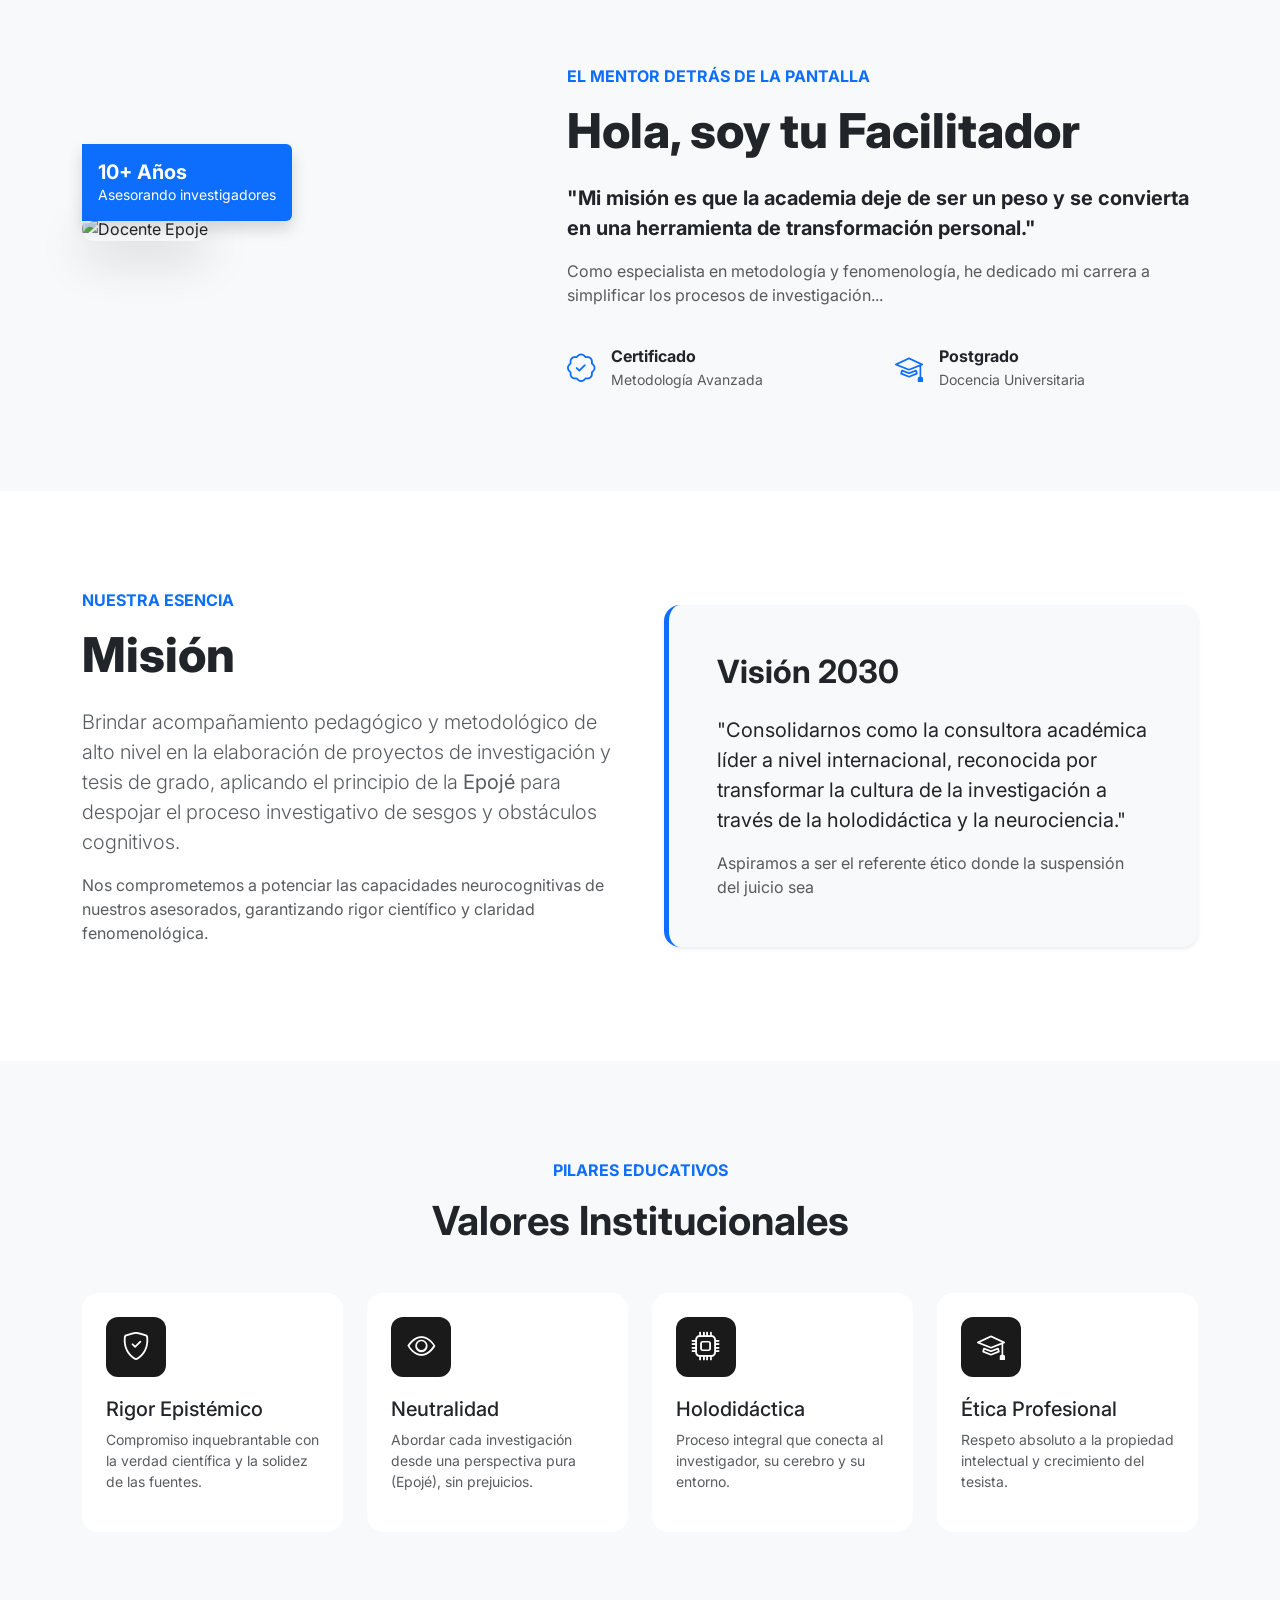
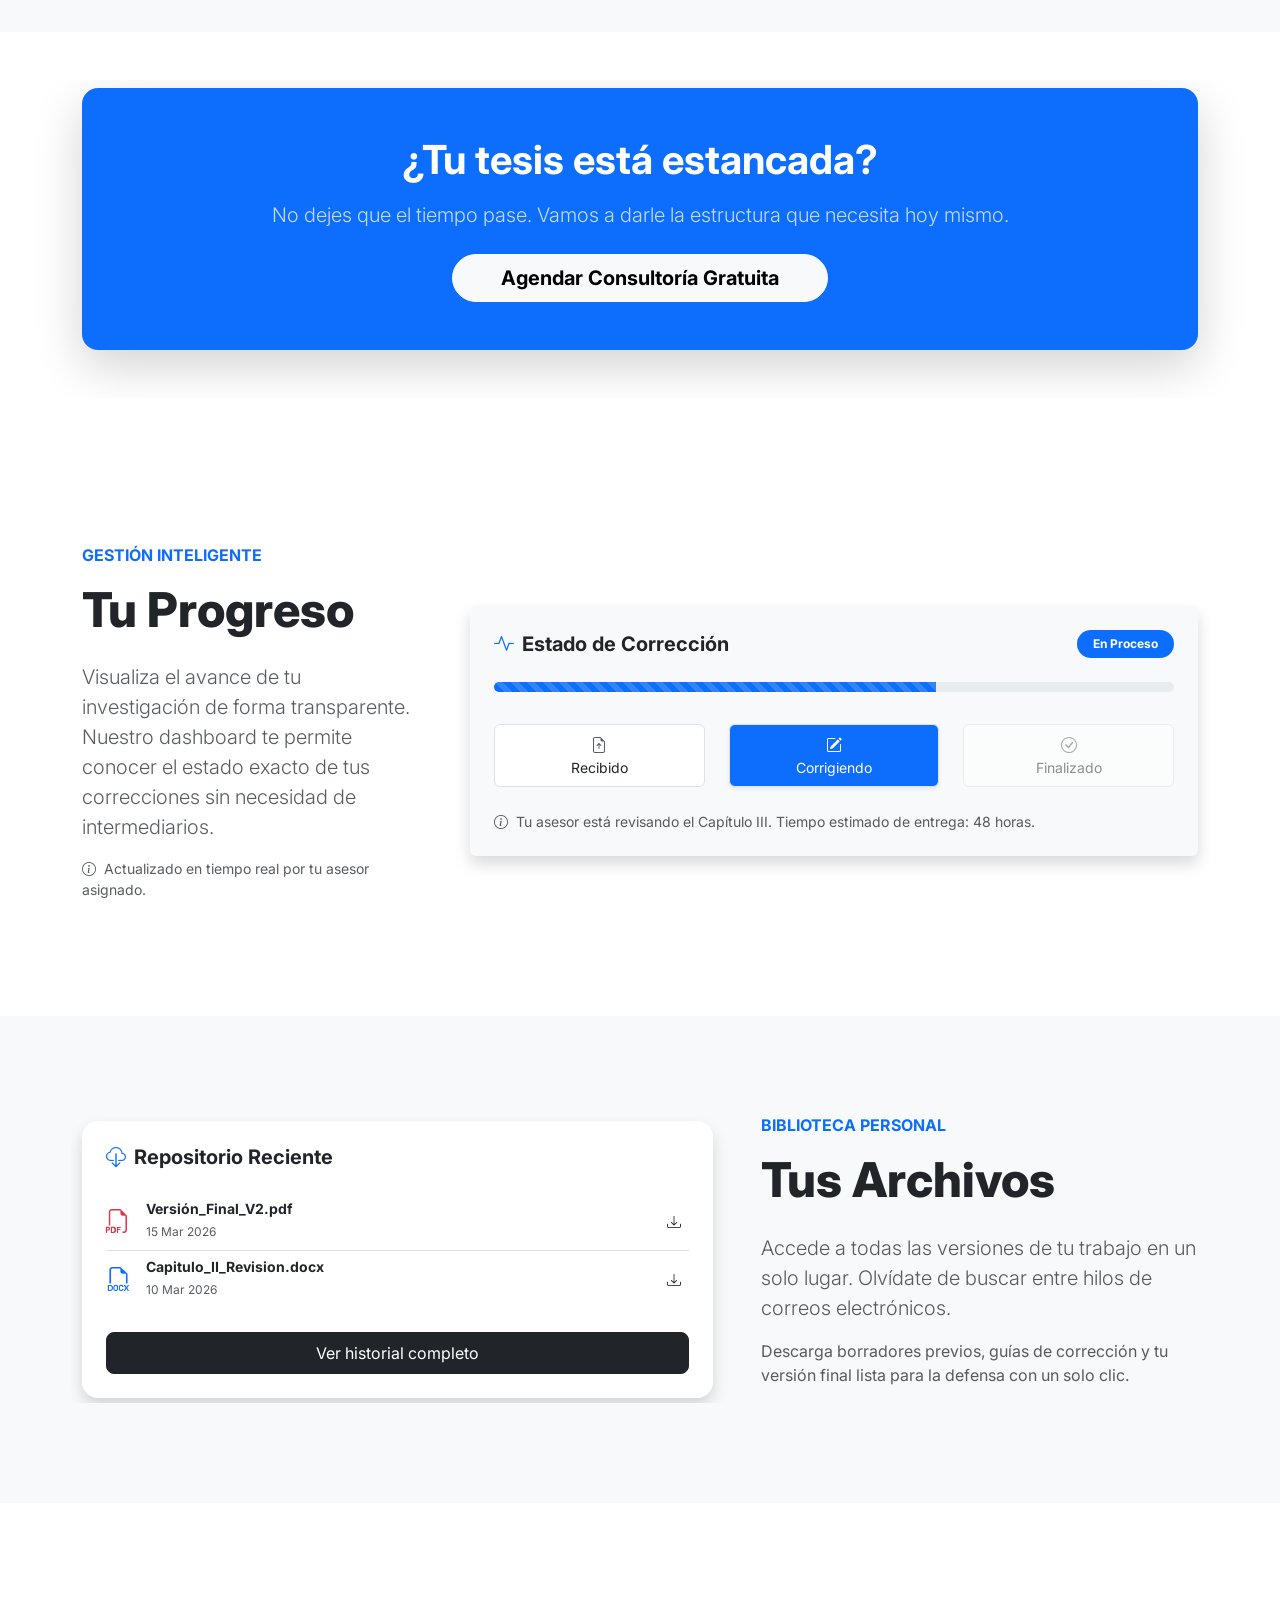
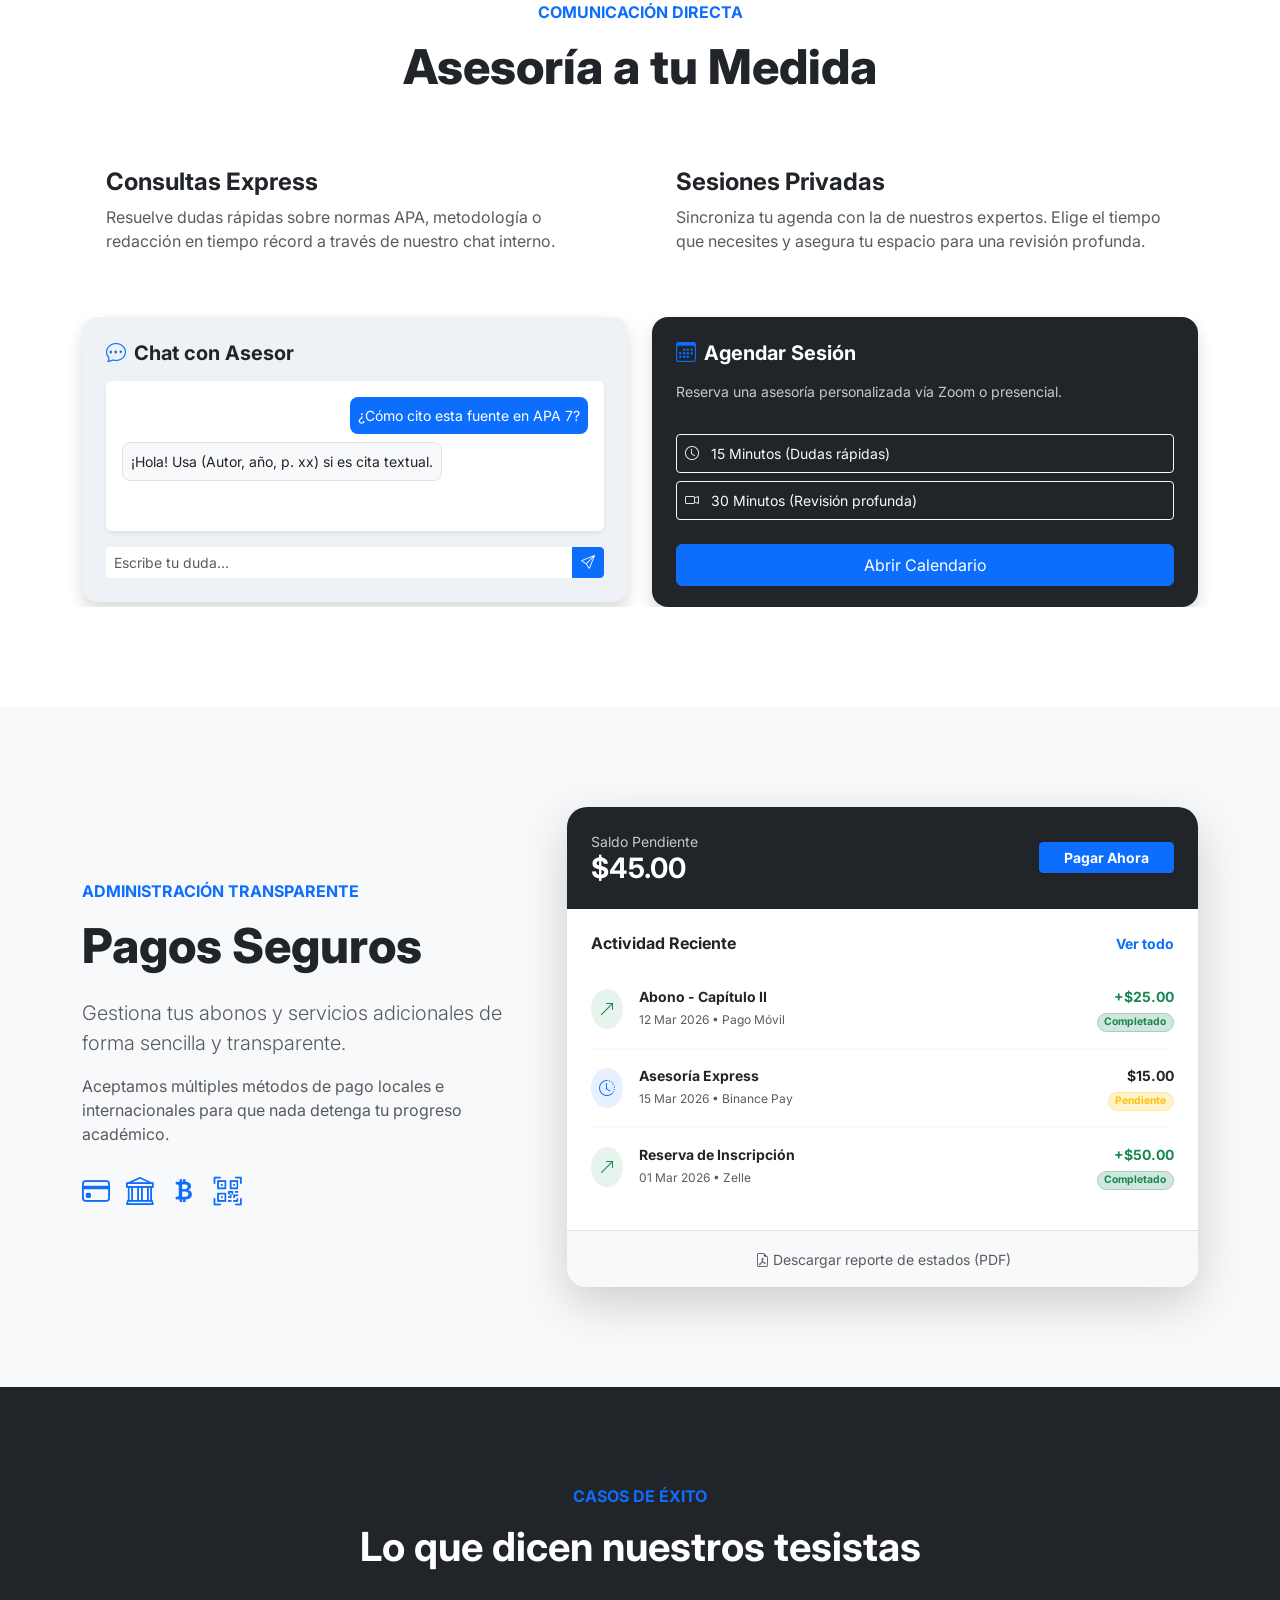
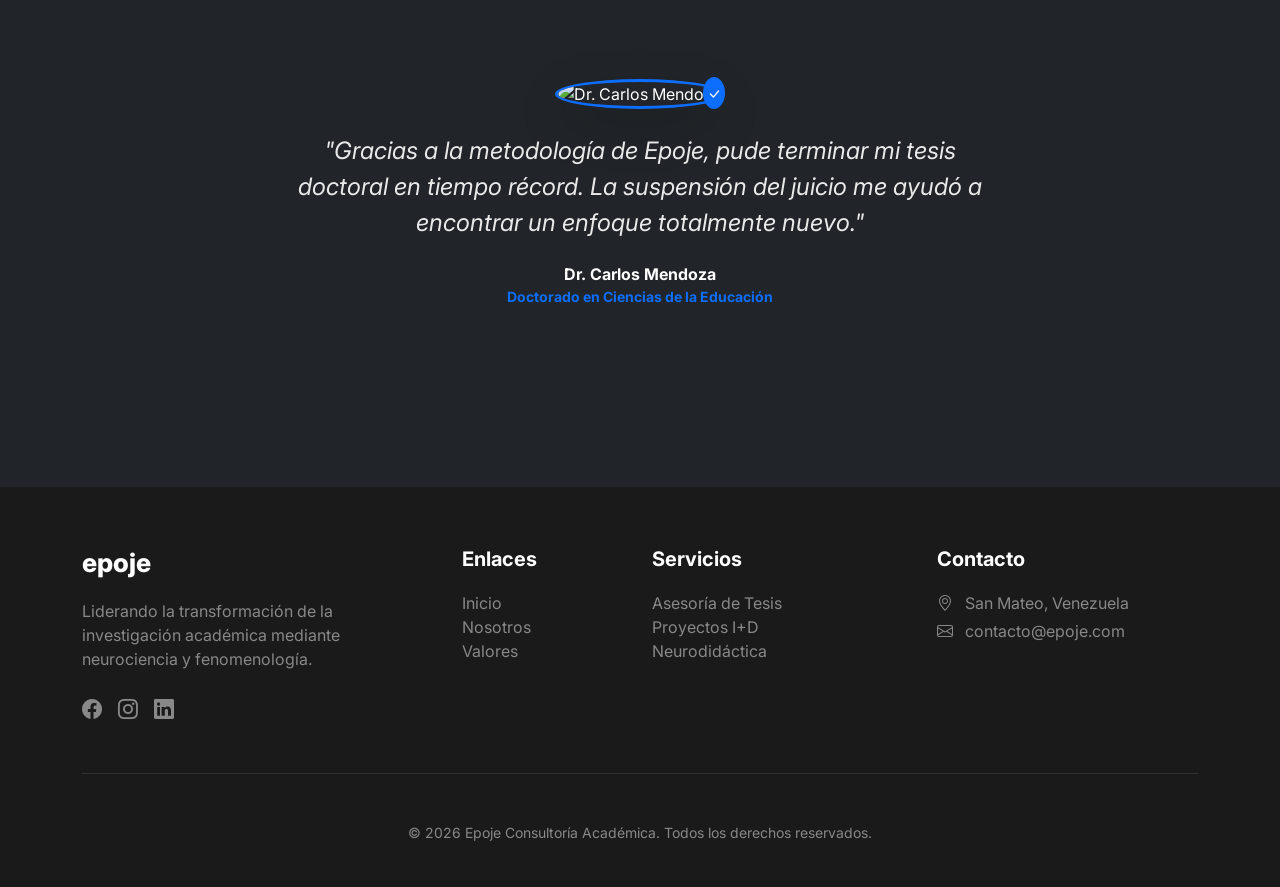
==== commit 1d25772e: "Add files via upload" ====
--- a/epoje/index.html
+++ b/epoje/index.html
@@ -7,120 +7,128 @@
     <link href="https://cdn.jsdelivr.net/npm/bootstrap@5.3.0/dist/css/bootstrap.min.css" rel="stylesheet">
     <link href="https://fonts.googleapis.com/css2?family=Inter:wght@400;600;800&display=swap" rel="stylesheet">
     <link rel="stylesheet" href="https://cdn.jsdelivr.net/npm/bootstrap-icons@1.11.1/font/bootstrap-icons.css">
+    <link href="https://unpkg.com/aos@2.3.1/dist/aos.css" rel="stylesheet">
     <link rel="stylesheet" href="css/style.css">
 </head>
 <body>
-
-    <nav class="navbar navbar-expand-lg navbar-epoje fixed-top" id="mainNav">
-        <div class="container-fluid">
-            <a class="navbar-brand navbar-brand-epoje" href="#">epoje</a>
-
-            <button class="navbar-toggler border-0 text-white" type="button" data-bs-toggle="collapse" data-bs-target="#navbarContent">
-                <span class="navbar-toggler-icon" style="filter: invert(1);"></span>
-            </button>
-
-            <div class="collapse navbar-collapse" id="navbarContent">
-                <ul class="navbar-nav ms-auto align-items-center">
-                   <li class="nav-item"><a class="nav-link nav-link-modern px-3" href="index.html">Inicio</a></li>
-                   <li class="nav-item"><a class="nav-link nav-link-modern px-3" href="about.html">Sobre mí</a></li>
-                   <li class="nav-item"><a class="nav-link nav-link-modern px-3" href="contact.html">Contáctanos</a></li>
-                   <li class="nav-item ms-lg-3">
-                    <a href="login.html" href="nav-link">
-                        <button class="btn btn-nav px-4 py-2">Iniciar sesión</button>
-                    </a>
-                </li>
-            </ul>
-        </div>
-    </div>
+<nav class="navbar navbar-expand-lg navbar-epoje fixed-top" id="mainNav">
+    <div class="container-fluid">
+        <a class="navbar-brand navbar-brand-epoje" href="#">epoje</a>
+
+        <button class="navbar-toggler border-0 text-white" type="button" data-bs-toggle="collapse" data-bs-target="#navbarContent">
+            <span class="navbar-toggler-icon" style="filter: invert(1);"></span>
+        </button>
+
+        <div class="collapse navbar-collapse" id="navbarContent">
+            <ul class="navbar-nav ms-auto align-items-center">
+               <li class="nav-item"><a class="nav-link nav-link-modern px-3" href="index.html">Inicio</a></li>
+               <li class="nav-item"><a class="nav-link nav-link-modern px-3" href="about.html">Sobre mí</a></li>
+               <li class="nav-item"><a class="nav-link nav-link-modern px-3" href="contact.html">Contáctanos</a></li>
+               <li class="nav-item ms-lg-3">
+                <a href="login.html" href="nav-link">
+                    <button class="btn btn-nav px-4 py-2">Iniciar sesión</button>
+                </a>
+            </li>
+        </ul>
+    </div>
+</div>
 </nav>
 
 <div id="heroCarousel" class="carousel slide carousel-fade" data-bs-ride="carousel">
     <div class="carousel-inner">
-        <div class="carousel-item active" style="background-image: url('https://i.giphy.com/media/v1.Y2lkPTc5MGI3NjExOHJueGZ3bmZ3bmZ3bmZ3bmZ3bmZ3bmZ3bmZ3bmZ3bmZ3bmZ3bmZ3JmVwPXYxX2ludGVybmFsX2dpZl9ieV9pZCZjdD1n/3o7TKSjPQC1Q7UsC8E/giphy.gif')">
+        <div class="carousel-item active" style="background-image: url('img/background/hero-2.png')">
             <div class="carousel-overlay"></div>
-            <div class="carousel-caption d-none d-md-block">
-                <h2>Aprende sin límites</h2>
-                <p class="fs-4">La plataforma educativa que se adapta a tu ritmo.</p>
-            </div>
-        </div>
-        <div class="carousel-item" style="background-image: url('https://i.giphy.com/media/v1.Y2lkPTc5MGI3NjExNHJueGZ3bmZ3bmZ3bmZ3bmZ3bmZ3bmZ3bmZ3bmZ3bmZ3bmZ3bmZ3JmVwPXYxX2ludGVybmFsX2dpZl9ieV9pZCZjdD1n/l41lTfX8VycN7F4pG/giphy.gif')">
+            <div class="carousel-caption">
+                <h2 class="display-4 fw-bold">Asesoría de Tesis</h2>
+                <p class="fs-5 fs-md-4">Transforma tus ideas en proyectos de investigación sólidos.</p>
+            </div>
+        </div>
+
+        <div class="carousel-item" style="background-image: url('img/background/hero-1.png')">
             <div class="carousel-overlay"></div>
-            <div class="carousel-caption d-none d-md-block">
-                <h2>Tecnología y Futuro</h2>
-                <p class="fs-4">Domina las herramientas del mañana, hoy.</p>
-            </div>
-        </div>
-    </div>
+            <div class="carousel-caption">
+                <h2 class="display-4 fw-bold">Excelencia Docente</h2>
+                <p class="fs-5 fs-md-4">Formación académica con los mejores especialistas.</p>
+            </div>
+        </div>
+    </div>
+
     <button class="carousel-control-prev" type="button" data-bs-target="#heroCarousel" data-bs-slide="prev">
-        <span class="carousel-control-prev-icon"></span>
+        <span class="carousel-control-prev-icon" aria-hidden="true"></span>
+        <span class="visually-hidden">Anterior</span>
     </button>
     <button class="carousel-control-next" type="button" data-bs-target="#heroCarousel" data-bs-slide="next">
-        <span class="carousel-control-next-icon"></span>
+        <span class="carousel-control-next-icon" aria-hidden="true"></span>
+        <span class="visually-hidden">Siguiente</span>
     </button>
 </div>
-
-<section id="que-hacemos" class="section-padding bg-white">
+<section id="que-hacemos" class="section-padding bg-white overflow-hidden">
     <div class="container">
-        <div class="text-center mb-5">
+        <div class="text-center mb-5" data-aos="fade-up">
             <h6 class="text-primary fw-bold text-uppercase mb-3">Nuestra Labor</h6>
             <h2 class="display-5 fw-extrabold" style="font-weight: 800;">¿Qué hacemos en Epoje?</h2>
             <p class="lead text-muted mx-auto" style="max-width: 700px;">Transformamos el caos de la investigación en un proceso estructurado, lógico y libre de bloqueos mentales.</p>
         </div>
 
         <div class="row g-4">
-            <div class="col-md-4">
-                <div class="p-4 h-100 border-0 shadow-sm card-value text-center">
-                    <div class="icon-box mx-auto mb-4 bg-primary text-white">
+            <div class="col-md-4" data-aos="fade-right" data-aos-delay="100">
+                <div class="card h-100 border-0 shadow-sm p-4 text-center shadow-hover transition-base">
+                    <div class="icon-box mx-auto mb-4 bg-primary text-white rounded-circle d-flex align-items-center justify-content-center" style="width: 70px; height: 70px;">
                         <i class="bi bi-journal-check fs-3"></i>
                     </div>
                     <h4 class="fw-bold">Asesoría de Tesis</h4>
                     <p class="text-muted small">Acompañamiento desde la elección del tema hasta la defensa final, aplicando normas APA 7 y rigor científico.</p>
-                </div>
-            </div>
-            <div class="col-md-4">
-                <div class="p-4 h-100 border-0 shadow-sm card-value text-center">
-                    <div class="icon-box mx-auto mb-4 bg-dark text-white">
+                    <a href="#" class="stretched-link"></a>
+                </div>
+            </div>
+
+            <div class="col-md-4" data-aos="fade-up" data-aos-delay="300">
+                <div class="card h-100 border-0 shadow-sm p-4 text-center shadow-hover transition-base">
+                    <div class="icon-box mx-auto mb-4 bg-dark text-white rounded-circle d-flex align-items-center justify-content-center" style="width: 70px; height: 70px;">
                         <i class="bi bi-lightbulb fs-3"></i>
                     </div>
                     <h4 class="fw-bold">Corrección Estructural</h4>
                     <p class="text-muted small">Analizamos la coherencia de tu discurso, la lógica de tus objetivos y la solidez de tu metodología.</p>
-                </div>
-            </div>
-            <div class="col-md-4">
-                <div class="p-4 h-100 border-0 shadow-sm card-value text-center">
-                    <div class="icon-box mx-auto mb-4 bg-primary text-white">
-                        <i class="bi bi-brain fs-3"></i>
+                    <a href="#" class="stretched-link"></a>
+                </div>
+            </div>
+
+            <div class="col-md-4" data-aos="fade-left" data-aos-delay="500">
+                <div class="card h-100 border-0 shadow-sm p-4 text-center shadow-hover transition-base">
+                    <div class="icon-box mx-auto mb-4 bg-primary text-white rounded-circle d-flex align-items-center justify-content-center" style="width: 70px; height: 70px;">
+                        <i class="bi bi-cpu fs-3"></i>
                     </div>
                     <h4 class="fw-bold">Neurodidáctica</h4>
                     <p class="text-muted small">Estrategias basadas en ciencia para superar el "miedo a la hoja en blanco" y potenciar tu escritura académica.</p>
+                    <a href="#" class="stretched-link"></a>
                 </div>
             </div>
         </div>
     </div>
 </section>
 
-<section id="sobre-mi" class="section-padding bg-light">
+<section id="sobre-mi" class="section-padding bg-light overflow-hidden">
     <div class="container">
         <div class="row g-5 align-items-center">
-            <div class="col-lg-5">
+            <div class="col-lg-5" data-aos="fade-right">
                 <div class="position-relative">
-                    <img src="https://images.unsplash.com/photo-1573496359142-b8d87734a5a2?auto=format&fit=crop&q=80&w=800" 
+                    <img src="https://images.unsplash.com/photo-1472099645785-5658abf4ff4e?q=80&w=800" 
                     alt="Docente Epoje" 
                     class="img-fluid rounded-4 shadow-lg">
-                    <div class="position-absolute bottom-0 start-0 bg-primary text-white p-3 rounded-end shadow" style="margin-bottom: 20px;">
+                    <div class="position-absolute bottom-0 start-0 bg-primary text-white p-3 rounded-end shadow" style="margin-bottom: 20px;" data-aos="zoom-in" data-aos-delay="300">
                         <h5 class="mb-0 fw-bold">10+ Años</h5>
                         <p class="small mb-0">Asesorando investigadores</p>
                     </div>
                 </div>
             </div>
-            <div class="col-lg-7">
+            <div class="col-lg-7" data-aos="fade-left">
                 <h6 class="text-primary fw-bold text-uppercase mb-3">El Mentor Detrás de la Pantalla</h6>
                 <h2 class="display-5 fw-extrabold mb-4" style="font-weight: 800;">Hola, soy tu Facilitador</h2>
                 <p class="lead text-dark fw-bold">"Mi misión es que la academia deje de ser un peso y se convierta en una herramienta de transformación personal."</p>
-                <p class="text-muted">Como especialista en metodología y fenomenología, he dedicado mi carrera a simplificar los procesos de investigación. Mi enfoque no es solo corregir palabras, sino enseñarte a pensar de forma crítica y sistemática a través de la <strong>Epojé</strong> (suspensión del juicio).</p>
+                <p class="text-muted">Como especialista en metodología y fenomenología, he dedicado mi carrera a simplificar los procesos de investigación...</p>
                 
                 <div class="row g-4 mt-2">
-                    <div class="col-6">
+                    <div class="col-6" data-aos="fade-up" data-aos-delay="200">
                         <div class="d-flex align-items-center">
                             <i class="bi bi-patch-check text-primary fs-3 me-3"></i>
                             <div>
@@ -129,7 +137,7 @@
                             </div>
                         </div>
                     </div>
-                    <div class="col-6">
+                    <div class="col-6" data-aos="fade-up" data-aos-delay="400">
                         <div class="d-flex align-items-center">
                             <i class="bi bi-mortarboard text-primary fs-3 me-3"></i>
                             <div>
@@ -139,17 +147,12 @@
                         </div>
                     </div>
                 </div>
-
-                <div class="mt-5">
-                    <button class="btn btn-dark px-4 py-2 me-3 shadow-sm">Conocer mi trayectoria</button>
-                    <a href="#comunicacion-seccion" class="text-primary fw-bold text-decoration-none small">Hablemos por chat <i class="bi bi-arrow-right ms-2"></i></a>
-                </div>
             </div>
         </div>
     </div>
 </section>
 
-<section id="nosotros" class="section-padding bg-white">
+<section id="nosotros" class="section-padding bg-white overflow-hidden">
     <div class="container">
         <div class="row g-5 align-items-center">
             <div class="col-lg-6">
@@ -159,125 +162,128 @@
                 <p class="text-muted">Nos comprometemos a potenciar las capacidades neurocognitivas de nuestros asesorados, garantizando rigor científico y claridad fenomenológica.</p>
             </div>
             <div class="col-lg-6">
-                <div class="p-5 bg-light rounded-4 border-start border-primary border-5">
+                <div class="p-5 bg-light rounded-4 border-start border-primary border-5 shadow-sm">
                     <h2 class="fw-bold mb-4">Visión 2030</h2>
                     <p class="fs-5 italic text-dark">"Consolidarnos como la consultora académica líder a nivel internacional, reconocida por transformar la cultura de la investigación a través de la holodidáctica y la neurociencia."</p>
-                    <p class="mb-0 text-muted">Aspiramos a ser el referente ético donde la suspensión del juicio sea la clave para el éxito de los futuros doctores.</p>
-                </div>
-            </div>
-        </div>
-    </div>
-</section>
-
-<section id="valores" class="section-padding bg-light">
-    <div class="container text-center">
-        <h6 class="text-primary fw-bold text-uppercase mb-3">Pilares Educativos</h6>
-        <h2 class="display-6 fw-bold mb-5">Valores Institucionales</h2>
-        <div class="row g-4 text-start">
-            <div class="col-md-6 col-lg-3">
-                <div class="card card-value p-4">
-                    <div class="icon-box"><i class="bi bi-shield-check fs-3"></i></div>
-                    <h5>Rigor Epistémico</h5>
-                    <p class="small text-muted">Compromiso inquebrantable con la verdad científica y la solidez de las fuentes.</p>
-                </div>
-            </div>
-            <div class="col-md-6 col-lg-3">
-                <div class="card card-value p-4">
-                    <div class="icon-box"><i class="bi bi-eye fs-3"></i></div>
-                    <h5>Neutralidad</h5>
-                    <p class="small text-muted">Abordar cada investigación desde una perspectiva pura (Epojé), sin prejuicios.</p>
-                </div>
-            </div>
-            <div class="col-md-6 col-lg-3">
-                <div class="card card-value p-4">
-                    <div class="icon-box"><i class="bi bi-cpu fs-3"></i></div>
-                    <h5>Holodidáctica</h5>
-                    <p class="small text-muted">Proceso integral que conecta al investigador, su cerebro y su entorno.</p>
-                </div>
-            </div>
-            <div class="col-md-6 col-lg-3">
-                <div class="card card-value p-4">
-                    <div class="icon-box"><i class="bi bi-mortarboard fs-3"></i></div>
-                    <h5>Ética Profesional</h5>
-                    <p class="small text-muted">Respeto absoluto a la propiedad intelectual y crecimiento del tesista.</p>
-                </div>
-            </div>
-        </div>
-    </div>
-</section>
-
-<section class="my-5 pb-5 pt-2 fade-in-up">
-    <div class="container">
-        <div class="bg-primary p-5 rounded-4 text-center text-white shadow-lg">
-            <h2 class="display-6 fw-bold mb-3">¿Tu tesis está estancada?</h2>
-            <p class="lead opacity-75 mb-4">No dejes que el tiempo pase. Vamos a darle la estructura que necesita hoy mismo.</p>
-            <a href="https://wa.me/58XXXXXXXXXX" class="btn btn-light btn-lg rounded-pill px-5 fw-bold hover-lift">
-                Agendar Consultoría Gratuita
-            </a>
-        </div>
-    </div>
-</section>
-
-<section id="progreso-dashboard" class="section-padding bg-white">
-    <div class="container">
-        <div class="row g-5 align-items-center">
-            <div class="col-lg-4">
-                <h6 class="text-primary fw-bold text-uppercase mb-3">Gestión Inteligente</h6>
-                <h2 class="display-5 fw-extrabold mb-4" style="font-weight: 800;">Tu Progreso</h2>
-                <p class="lead text-muted">Visualiza el avance de tu investigación de forma transparente. Nuestro dashboard te permite conocer el estado exacto de tus correcciones sin necesidad de intermediarios.</p>
-                <p class="text-muted small"><i class="bi bi-info-circle me-1"></i> Actualizado en tiempo real por tu asesor asignado.</p>
-            </div>
-
-            <div class="col-lg-8">
-                <div class="card border-0 shadow p-4 h-100 bg-light">
-                    <div class="d-flex justify-content-between align-items-center mb-4">
-                        <h5 class="fw-bold mb-0"><i class="bi bi-activity me-2 text-primary"></i>Estado de Corrección</h5>
-                        <span class="badge bg-primary px-3 py-2 rounded-pill">En Proceso</span>
-                    </div>
-                    <div class="progress mb-3" style="height: 10px;">
-                        <div class="progress-bar progress-bar-striped progress-bar-animated bg-primary" style="width: 65%"></div>
-                    </div>
-                    <div class="row text-center mt-3">
-                        <div class="col-4">
-                            <div class="p-2 border rounded bg-white">
-                                <i class="bi bi-file-earmark-arrow-up text-muted"></i>
-                                <p class="small mb-0 d-none d-md-block">Recibido</p>
-                            </div>
-                        </div>
-                        <div class="col-4">
-                            <div class="p-2 border rounded bg-primary text-white shadow-sm">
-                                <i class="bi bi-pencil-square"></i>
-                                <p class="small mb-0 d-none d-md-block">Corrigiendo</p>
-                            </div>
-                        </div>
-                        <div class="col-4">
-                            <div class="p-2 border rounded bg-white opacity-50">
-                                <i class="bi bi-check-circle text-muted"></i>
-                                <p class="small mb-0 d-none d-md-block">Finalizado</p>
-                            </div>
-                        </div>
-                    </div>
-                    <p class="mt-4 small text-muted mb-0"><i class="bi bi-info-circle me-1"></i> Tu asesor está revisando el Capítulo III. Tiempo estimado de entrega: 48 horas.</p>
-                </div>
-            </div>
-        </div>
-    </div>
-</section>
-
-<section id="repositorio-seccion" class="section-padding bg-light">
-    <div class="container">
-        <div class="row g-5 align-items-center flex-lg-row-reverse">
-            <div class="col-lg-5">
-                <h6 class="text-primary fw-bold text-uppercase mb-3">Biblioteca Personal</h6>
-                <h2 class="display-5 fw-extrabold mb-4" style="font-weight: 800;">Tus Archivos</h2>
-                <p class="lead text-muted">Accede a todas las versiones de tu trabajo en un solo lugar. Olvídate de buscar entre hilos de correos electrónicos.</p>
-                <p class="text-muted">Descarga borradores previos, guías de corrección y tu versión final lista para la defensa con un solo clic.</p>
-            </div>
-            <div class="col-lg-7">
-                <div class="card border-0 shadow p-4 bg-white" style="border-radius: 16px;">
-                    <h5 class="fw-bold mb-4"><i class="bi bi-cloud-download me-2 text-primary"></i>Repositorio Reciente</h5>
-                    <ul class="list-group list-group-flush">
-                        <li class="list-group-item d-flex justify-content-between align-items-center px-0 bg-transparent">
+                    <p class="mb-0 text-muted">Aspiramos a ser el referente ético donde la suspensión del juicio sea 
+                    </div>
+                </div>
+            </div>
+        </div>
+    </section>
+
+    <section id="valores" class="section-padding bg-light overflow-hidden">
+        <div class="container text-center">
+            <h6 class="text-primary fw-bold text-uppercase mb-3">Pilares Educativos</h6>
+            <h2 class="display-6 fw-bold mb-5">Valores Institucionales</h2>
+            <div class="row g-4 text-start">
+                <div class="col-md-6 col-lg-3">
+                    <div class="card card-value p-4 bg-white">
+                        <div class="icon-box"><i class="bi bi-shield-check fs-3"></i></div>
+                        <h5>Rigor Epistémico</h5>
+                        <p class="small text-muted">Compromiso inquebrantable con la verdad científica y la solidez de las fuentes.</p>
+                    </div>
+                </div>
+                <div class="col-md-6 col-lg-3">
+                    <div class="card card-value p-4 bg-white">
+                        <div class="icon-box"><i class="bi bi-eye fs-3"></i></div>
+                        <h5>Neutralidad</h5>
+                        <p class="small text-muted">Abordar cada investigación desde una perspectiva pura (Epojé), sin prejuicios.</p>
+                    </div>
+                </div>
+                <div class="col-md-6 col-lg-3">
+                    <div class="card card-value p-4 bg-white">
+                        <div class="icon-box"><i class="bi bi-cpu fs-3"></i></div>
+                        <h5>Holodidáctica</h5>
+                        <p class="small text-muted">Proceso integral que conecta al investigador, su cerebro y su entorno.</p>
+                    </div>
+                </div>
+                <div class="col-md-6 col-lg-3">
+                    <div class="card card-value p-4 bg-white">
+                        <div class="icon-box"><i class="bi bi-mortarboard fs-3"></i></div>
+                        <h5>Ética Profesional</h5>
+                        <p class="small text-muted">Respeto absoluto a la propiedad intelectual y crecimiento del tesista.</p>
+                    </div>
+                </div>
+            </div>
+        </div>
+    </section>
+
+    <section class="my-5 pb-5 pt-2 overflow-hidden" data-aos="zoom-in" data-aos-delay="200">
+        <div class="container">
+            <div class="bg-primary p-5 rounded-4 text-center text-white shadow-lg">
+                <h2 class="display-6 fw-bold mb-3">¿Tu tesis está estancada?</h2>
+                <p class="lead opacity-75 mb-4">No dejes que el tiempo pase. Vamos a darle la estructura que necesita hoy mismo.</p>
+                <a href="https://wa.me/58XXXXXXXXXX" class="btn btn-light btn-lg rounded-pill px-5 fw-bold hover-lift">
+                    Agendar Consultoría Gratuita
+                </a>
+            </div>
+        </div>
+    </section>
+
+    <section id="progreso-dashboard" class="section-padding bg-white">
+        <div class="container">
+            <div class="row g-5 align-items-center">
+                <div class="col-lg-4">
+                    <h6 class="text-primary fw-bold text-uppercase mb-3">Gestión Inteligente</h6>
+                    <h2 class="display-5 fw-extrabold mb-4" style="font-weight: 800;">Tu Progreso</h2>
+                    <p class="lead text-muted">Visualiza el avance de tu investigación de forma transparente. Nuestro dashboard te permite conocer el estado exacto de tus correcciones sin necesidad de intermediarios.</p>
+                    <p class="text-muted small"><i class="bi bi-info-circle me-1"></i> Actualizado en tiempo real por tu asesor asignado.</p>
+                </div>
+                <div class="col-lg-8">
+                    <div class="card border-0 shadow p-4 h-100 bg-light">
+                        <div class="d-flex justify-content-between align-items-center mb-4">
+                            <h5 class="fw-bold mb-0"><i class="bi bi-activity me-2 text-primary"></i>Estado de Corrección</h5>
+                            <span class="badge bg-primary px-3 py-2 rounded-pill">En Proceso</span>
+                        </div>
+                        <div class="progress mb-3" style="height: 10px;">
+                            <div class="progress-bar progress-bar-striped progress-bar-animated bg-primary" style="width: 65%"></div>
+                        </div>
+                        <div class="row text-center mt-3">
+                            <div class="col-4">
+                                <div class="p-2 border rounded bg-white">
+                                    <i class="bi bi-file-earmark-arrow-up text-muted"></i>
+                                    <p class="small mb-0 d-none d-md-block">Recibido</p>
+                                </div>
+                            </div>
+                            <div class="col-4">
+                                <div class="p-2 border rounded bg-primary text-white shadow-sm">
+                                    <i class="bi bi-pencil-square"></i>
+                                    <p class="small mb-0 d-none d-md-block">Corrigiendo</p>
+                                </div>
+                            </div>
+                            <div class="col-4">
+                                <div class="p-2 border rounded bg-white opacity-50">
+                                    <i class="bi bi-check-circle text-muted"></i>
+                                    <p class="small mb-0 d-none d-md-block">Finalizado</p>
+                                </div>
+                            </div>
+                        </div>
+                        <p class="mt-4 small text-muted mb-0"><i class="bi bi-info-circle me-1"></i> Tu asesor está revisando el Capítulo III. Tiempo estimado de entrega: 48 horas.</p>
+                    </div>
+                </div>
+            </div>
+        </div>
+    </section>
+
+    <section id="repositorio-seccion" class="section-padding bg-light overflow-hidden">
+        <div class="container overflow-hidden">
+            <div class="row g-5 align-items-center flex-lg-row-reverse">
+
+                <div class="col-lg-5" data-aos="fade-left" data-aos-duration="1000">
+                    <h6 class="text-primary fw-bold text-uppercase mb-3">Biblioteca Personal</h6>
+                    <h2 class="display-5 fw-extrabold mb-4" style="font-weight: 800;">Tus Archivos</h2>
+                    <p class="lead text-muted">Accede a todas las versiones de tu trabajo en un solo lugar. Olvídate de buscar entre hilos de correos electrónicos.</p>
+                    <p class="text-muted">Descarga borradores previos, guías de corrección y tu versión final lista para la defensa con un solo clic.</p>
+                </div>
+
+                <div class="col-lg-7" data-aos="fade-up-right" data-aos-duration="1100">
+                    <div class="card border-0 shadow p-4 bg-white" style="border-radius: 16px;">
+                        <h5 class="fw-bold mb-4"><i class="bi bi-cloud-download me-2 text-primary"></i>Repositorio Reciente</h5>
+
+                        <ul class="list-group list-group-flush">
+                            <li class="list-group-item d-flex justify-content-between align-items-center px-0 bg-transparent" 
+                            data-aos="fade-up" data-aos-delay="400">
                             <div class="d-flex align-items-center">
                                 <i class="bi bi-filetype-pdf fs-4 me-3 text-danger"></i>
                                 <div>
@@ -287,75 +293,89 @@
                             </div>
                             <a href="#" class="btn btn-sm btn-outline-dark border-0"><i class="bi bi-download"></i></a>
                         </li>
-                        <li class="list-group-item d-flex justify-content-between align-items-center px-0 bg-transparent">
-                            <div class="d-flex align-items-center">
-                                <i class="bi bi-filetype-docx fs-4 me-3 text-primary"></i>
-                                <div>
-                                    <h6 class="mb-0 small fw-bold">Capitulo_II_Revision.docx</h6>
-                                    <span class="text-muted" style="font-size: 0.75rem;">10 Mar 2026</span>
-                                </div>
-                            </div>
-                            <a href="#" class="btn btn-sm btn-outline-dark border-0"><i class="bi bi-download"></i></a>
-                        </li>
-                    </ul>
-                    <button class="btn btn-dark w-100 mt-4 py-2" style="border-radius: 8px;">Ver historial completo</button>
-                </div>
-            </div>
-        </div>
-    </div>
+
+                        <li class="list-group-item d-flex justify-content-between align-items-center px-0 bg-transparent"
+                        data-aos="fade-up" data-aos-delay="600">
+                        <div class="d-flex align-items-center">
+                            <i class="bi bi-filetype-docx fs-4 me-3 text-primary"></i>
+                            <div>
+                                <h6 class="mb-0 small fw-bold">Capitulo_II_Revision.docx</h6>
+                                <span class="text-muted" style="font-size: 0.75rem;">10 Mar 2026</span>
+                            </div>
+                        </div>
+                        <a href="#" class="btn btn-sm btn-outline-dark border-0"><i class="bi bi-download"></i></a>
+                    </li>
+                </ul>
+
+                <button class="btn btn-dark w-100 mt-4 py-2" 
+                style="border-radius: 8px;"
+                data-aos="zoom-in" data-aos-delay="800">
+                Ver historial completo
+            </button>
+        </div>
+    </div>
+</div>
+</div>
 </section>
 
-<section id="comunicacion-seccion" class="section-padding bg-white">
-    <div class="container">
-        <div class="text-center mb-5">
+<section id="comunicacion-seccion" class="section-padding bg-white overflow-hidden">
+    <div class="container overflow-hidden">
+        <div class="text-center mb-5" data-aos="fade-up" data-aos-duration="1000">
             <h6 class="text-primary fw-bold text-uppercase mb-3">Comunicación Directa</h6>
             <h2 class="display-5 fw-extrabold" style="font-weight: 800;">Asesoría a tu Medida</h2>
         </div>
 
         <div class="row g-4">
-            <div class="col-lg-6">
+            <div class="col-lg-6" data-aos="fade-right" data-aos-delay="200" data-aos-duration="1000">
                 <div class="p-4 mb-4">
                     <h3 class="fw-bold h4">Consultas Express</h3>
                     <p class="text-muted">Resuelve dudas rápidas sobre normas APA, metodología o redacción en tiempo récord a través de nuestro chat interno.</p>
                 </div>
-                <div class="card border-0 shadow p-4" style="background: #eef2f7; border-radius: 16px;">
-                    <h5 class="fw-bold mb-3"><i class="bi bi-chat-dots me-2 text-primary"></i>Chat con Asesor</h5>
-                    <div class="chat-box mb-3 p-3 bg-white rounded shadow-sm small" style="height: 150px; overflow-y: auto;">
-                        <div class="text-end mb-2">
-                            <span class="bg-primary text-white p-2 rounded-3 d-inline-block">¿Cómo cito esta fuente en APA 7?</span>
-                        </div>
-                        <div class="text-start mb-2">
-                            <span class="bg-light border p-2 rounded-3 d-inline-block">¡Hola! Usa (Autor, año, p. xx) si es cita textual.</span>
-                        </div>
-                    </div>
-                    <div class="input-group">
-                        <input type="text" class="form-control form-control-sm border-0 shadow-none" placeholder="Escribe tu duda...">
-                        <button class="btn btn-primary btn-sm"><i class="bi bi-send"></i></button>
-                    </div>
-                </div>
-            </div>
-
-            <div class="col-lg-6">
-                <div class="p-4 mb-4">
-                    <h3 class="fw-bold h4">Sesiones Privadas</h3>
-                    <p class="text-muted">Sincroniza tu agenda con la de nuestros expertos. Elige el tiempo que necesites y asegura tu espacio para una revisión profunda.</p>
-                </div>
-                <div class="card border-0 shadow p-4 bg-dark text-white" style="border-radius: 16px; height:290px;">
-                    <h5 class="fw-bold mb-3 text-white"><i class="bi bi-calendar3 me-2 text-primary"></i>Agendar Sesión</h5>
-                    <p class="small opacity-75">Reserva una asesoría personalizada vía Zoom o presencial.</p>
-                    <div class="d-grid gap-2 mt-3">
-                        <button class="btn btn-outline-light btn-sm text-start p-2">
-                            <i class="bi bi-clock me-2"></i> 15 Minutos (Dudas rápidas)
-                        </button>
-                        <button class="btn btn-outline-light btn-sm text-start p-2">
-                            <i class="bi bi-camera-video me-2"></i> 30 Minutos (Revisión profunda)
-                        </button>
-                    </div>
-                    <a href="#" class="btn btn-primary mt-4 py-2">Abrir Calendario</a>
-                </div>
-            </div>
-        </div>
-    </div>
+                <div class="card border-0 shadow p-4" 
+                style="background: #eef2f7; border-radius: 16px;" 
+                data-aos="zoom-in-up" data-aos-delay="400">
+                <h5 class="fw-bold mb-3"><i class="bi bi-chat-dots me-2 text-primary"></i>Chat con Asesor</h5>
+
+                <div class="chat-box mb-3 p-3 bg-white rounded shadow-sm small" style="height: 150px; overflow-y: auto;">
+                    <div class="text-end mb-2" data-aos="fade-left" data-aos-delay="800">
+                        <span class="bg-primary text-white p-2 rounded-3 d-inline-block">¿Cómo cito esta fuente en APA 7?</span>
+                    </div>
+                    <div class="text-start mb-2" data-aos="fade-right" data-aos-delay="1200">
+                        <span class="bg-light border p-2 rounded-3 d-inline-block">¡Hola! Usa (Autor, año, p. xx) si es cita textual.</span>
+                    </div>
+                </div>
+
+                <div class="input-group">
+                    <input type="text" class="form-control form-control-sm border-0 shadow-none" placeholder="Escribe tu duda...">
+                    <button class="btn btn-primary btn-sm"><i class="bi bi-send"></i></button>
+                </div>
+            </div>
+        </div>
+
+        <div class="col-lg-6" data-aos="fade-left" data-aos-delay="400" data-aos-duration="1000">
+            <div class="p-4 mb-4">
+                <h3 class="fw-bold h4">Sesiones Privadas</h3>
+                <p class="text-muted">Sincroniza tu agenda con la de nuestros expertos. Elige el tiempo que necesites y asegura tu espacio para una revisión profunda.</p>
+            </div>
+            <div class="card border-0 shadow p-4 bg-dark text-white" 
+            style="border-radius: 16px; height:290px;" 
+            data-aos="zoom-in-up" data-aos-delay="600">
+            <h5 class="fw-bold mb-3 text-white"><i class="bi bi-calendar3 me-2 text-primary"></i>Agendar Sesión</h5>
+            <p class="small opacity-75">Reserva una asesoría personalizada vía Zoom o presencial.</p>
+
+            <div class="d-grid gap-2 mt-3">
+                <button class="btn btn-outline-light btn-sm text-start p-2">
+                    <i class="bi bi-clock me-2"></i> 15 Minutos (Dudas rápidas)
+                </button>
+                <button class="btn btn-outline-light btn-sm text-start p-2">
+                    <i class="bi bi-camera-video me-2"></i> 30 Minutos (Revisión profunda)
+                </button>
+            </div>
+            <a href="#" class="btn btn-primary mt-4 py-2">Abrir Calendario</a>
+        </div>
+    </div>
+</div>
+</div>
 </section>
 
 <section id="pagos-seccion" class="section-padding bg-light">
@@ -508,12 +528,6 @@
                     </div>
                 </div>
             </div>
-
-            <div class="carousel-indicators position-relative mt-4" style="margin-top:-100px;">
-                <button type="button" data-bs-target="#testimonialCarousel" data-bs-slide-to="0" class="active rounded-circle" style="width: 12px; height: 12px;"></button>
-                <button type="button" data-bs-target="#testimonialCarousel" data-bs-slide-to="1" class="rounded-circle" style="width: 12px; height: 12px;"></button>
-                <button type="button" data-bs-target="#testimonialCarousel" data-bs-slide-to="2" class="rounded-circle" style="width: 12px; height: 12px;"></button>
-            </div>
         </div>
     </div>
 </section>
@@ -559,7 +573,15 @@
     </div>
 </footer>
 
+<script src="js/main.js"></script>
 <script src="https://cdn.jsdelivr.net/npm/bootstrap@5.3.0/dist/js/bootstrap.bundle.min.js"></script>
-<script src="js/main.js"></script>
+<script src="https://unpkg.com/aos@2.3.1/dist/aos.js"></script>
+<script>
+    AOS.init({
+        duration: 1000,
+        once: true,
+        offset: 100
+    });
+</script>
 </body>
 </html>
--- a/epoje/css/style.css
+++ b/epoje/css/style.css
@@ -4,7 +4,11 @@
     --accent-blue: #0061ff;
 }
 
-body { font-family: 'Inter', sans-serif; overflow-x: hidden; }
+html, body {
+    font-family: 'Inter', sans-serif; 
+    overflow-x: hidden;
+    width: 100%;
+}
 
 /* --- NAVBAR --- */
 .navbar-epoje {
@@ -122,4 +126,18 @@
 @keyframes fadeInUp {
     from { opacity: 0; transform: translateY(30px); }
     to { opacity: 1; transform: translateY(0); }
+}
+
+
+.transition-base {
+    transition: all 0.3s ease-in-out;
+}
+.shadow-hover:hover {
+    transform: translateY(-10px); /* Eleva la carta */
+    shadow: 0 1rem 3rem rgba(0,0,0,.175)!important; /* Sombra más profunda */
+    box-shadow: 0 .5rem 1.5rem rgba(0,0,0,.1) !important;
+}
+
+.bg-white{
+    background-color:#FFF;
 }
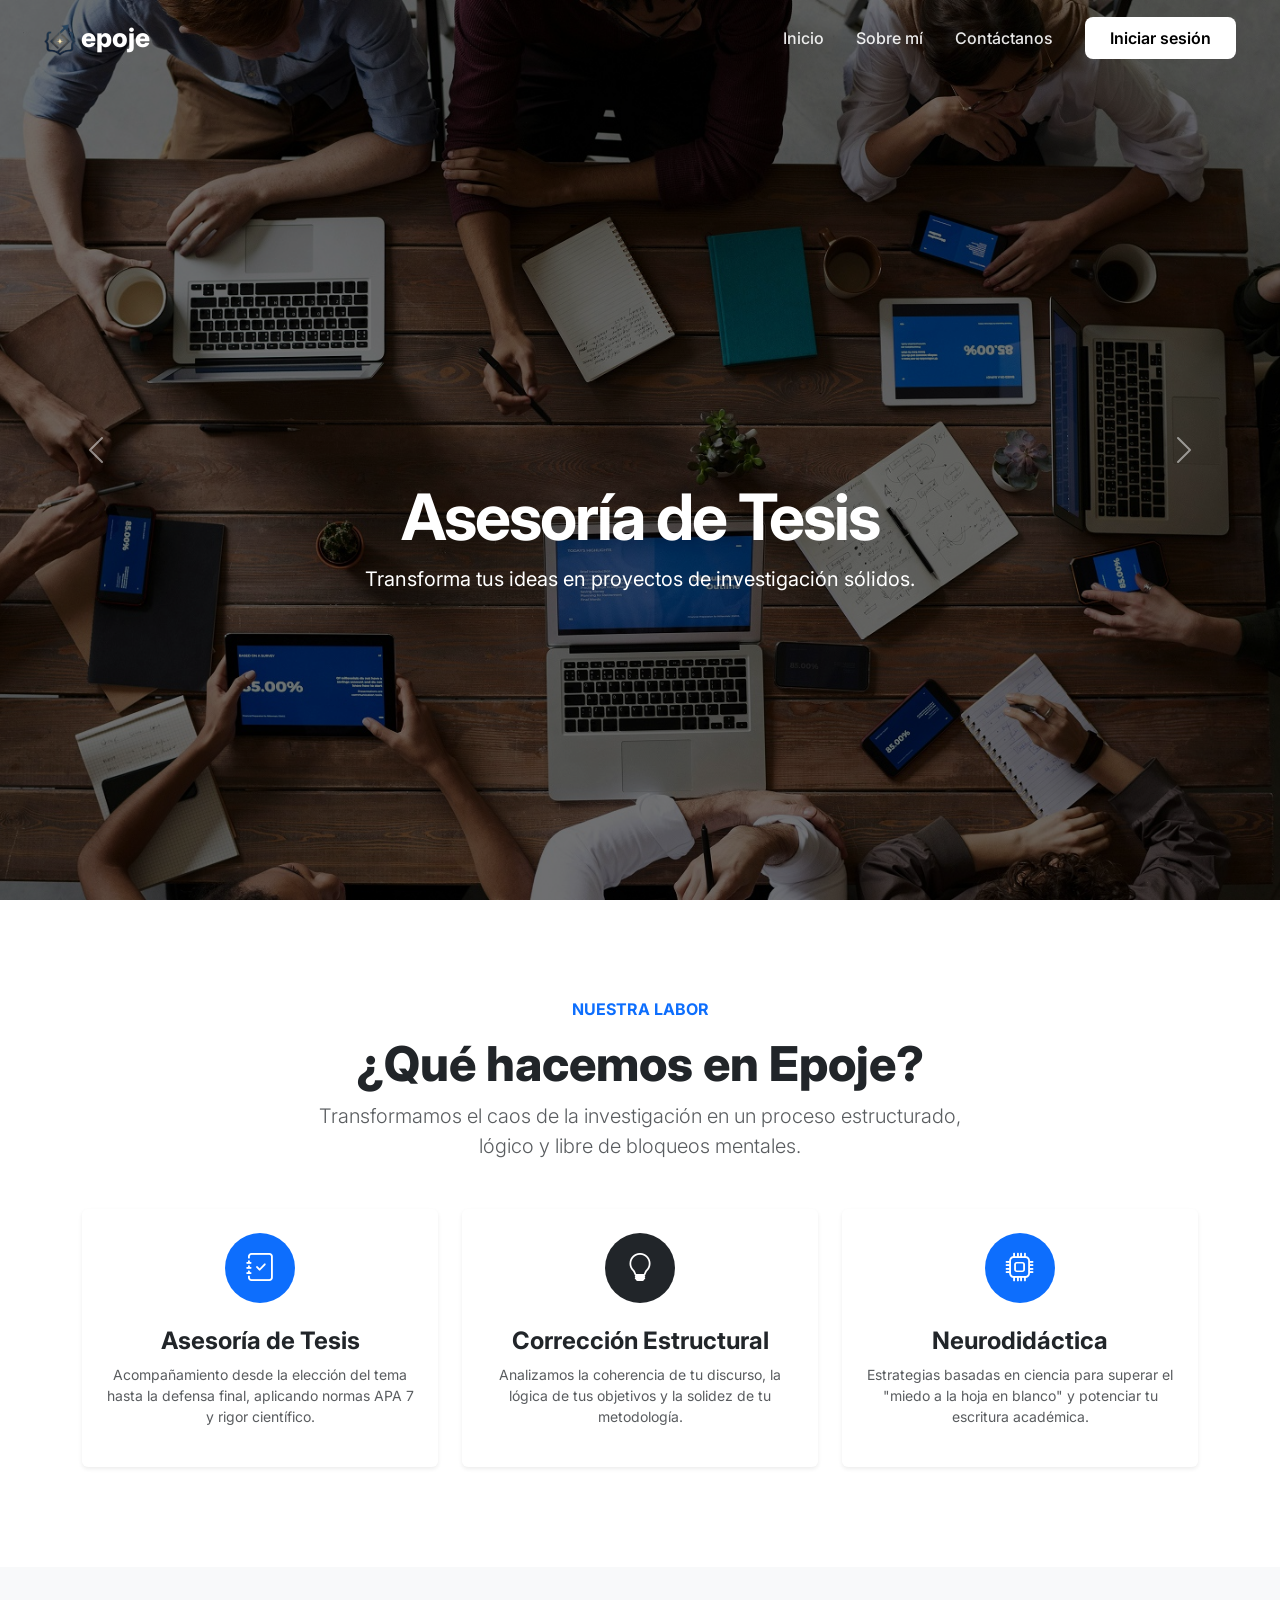
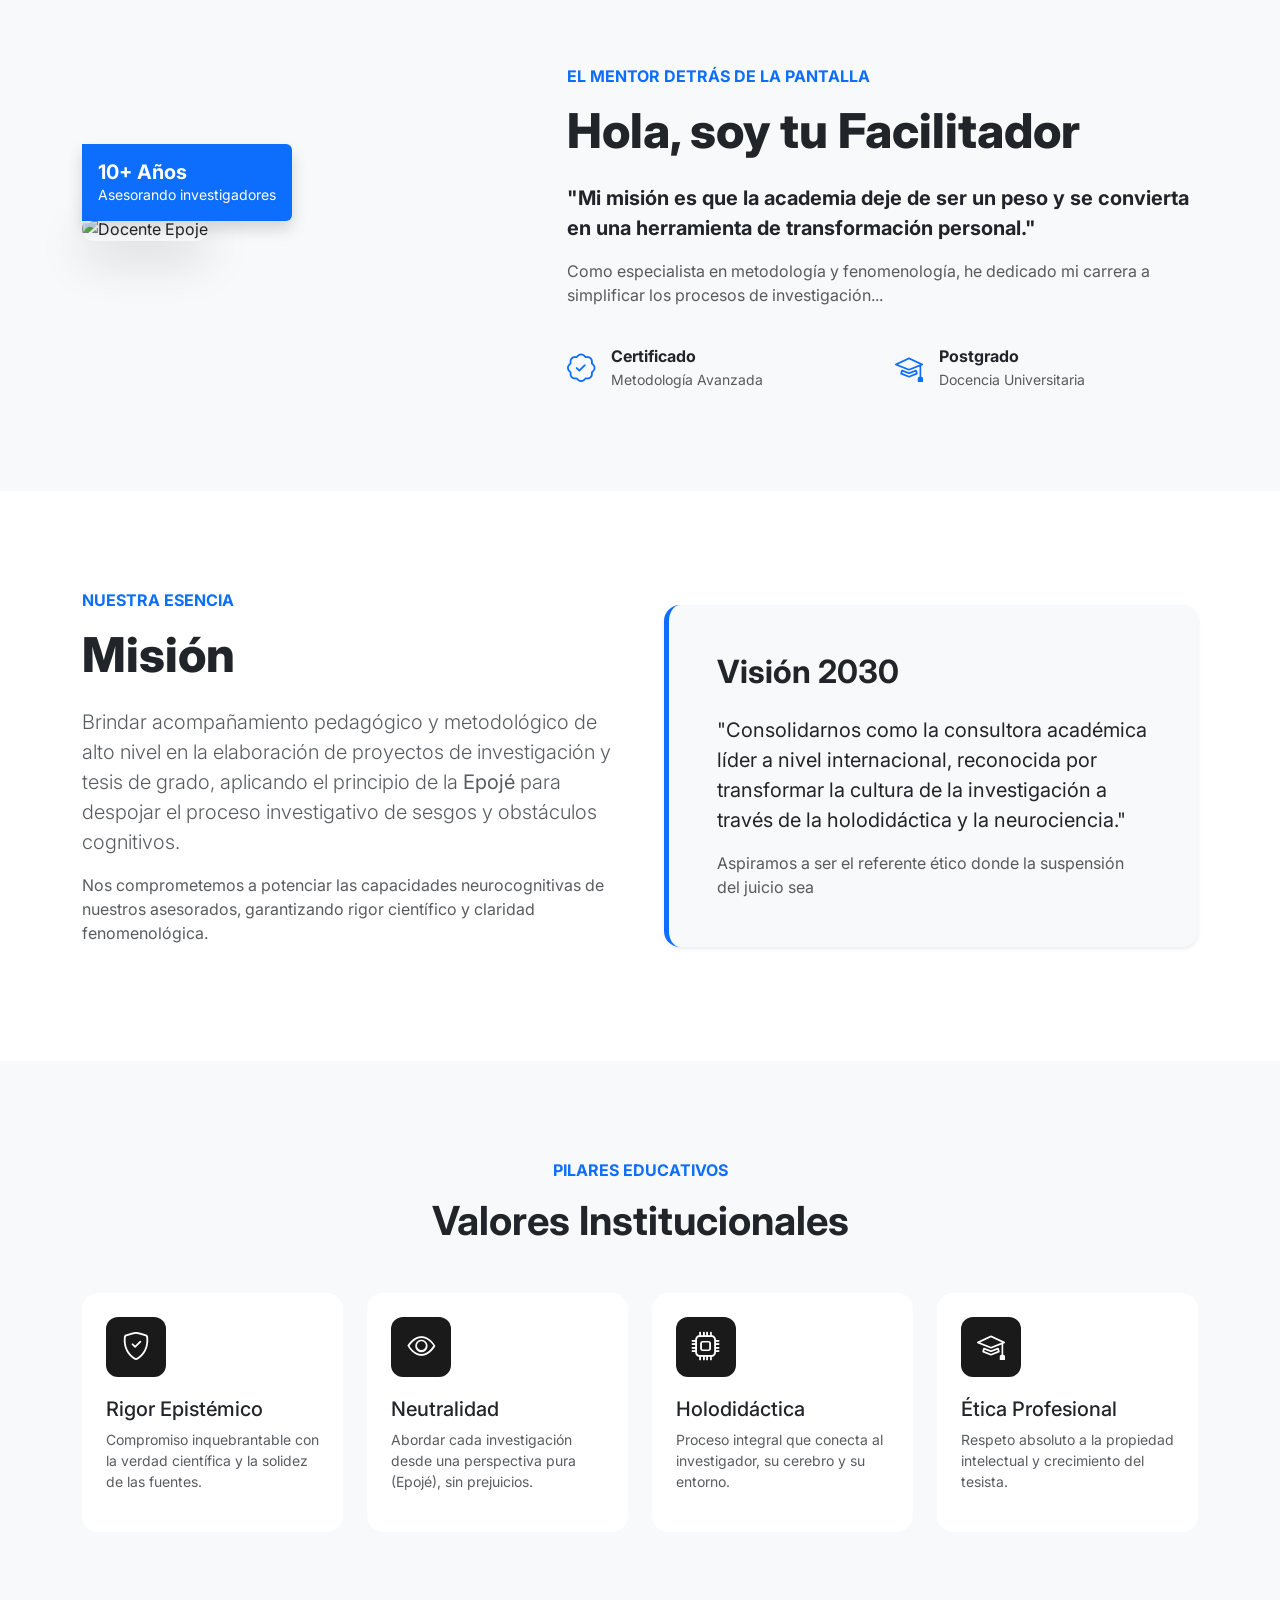
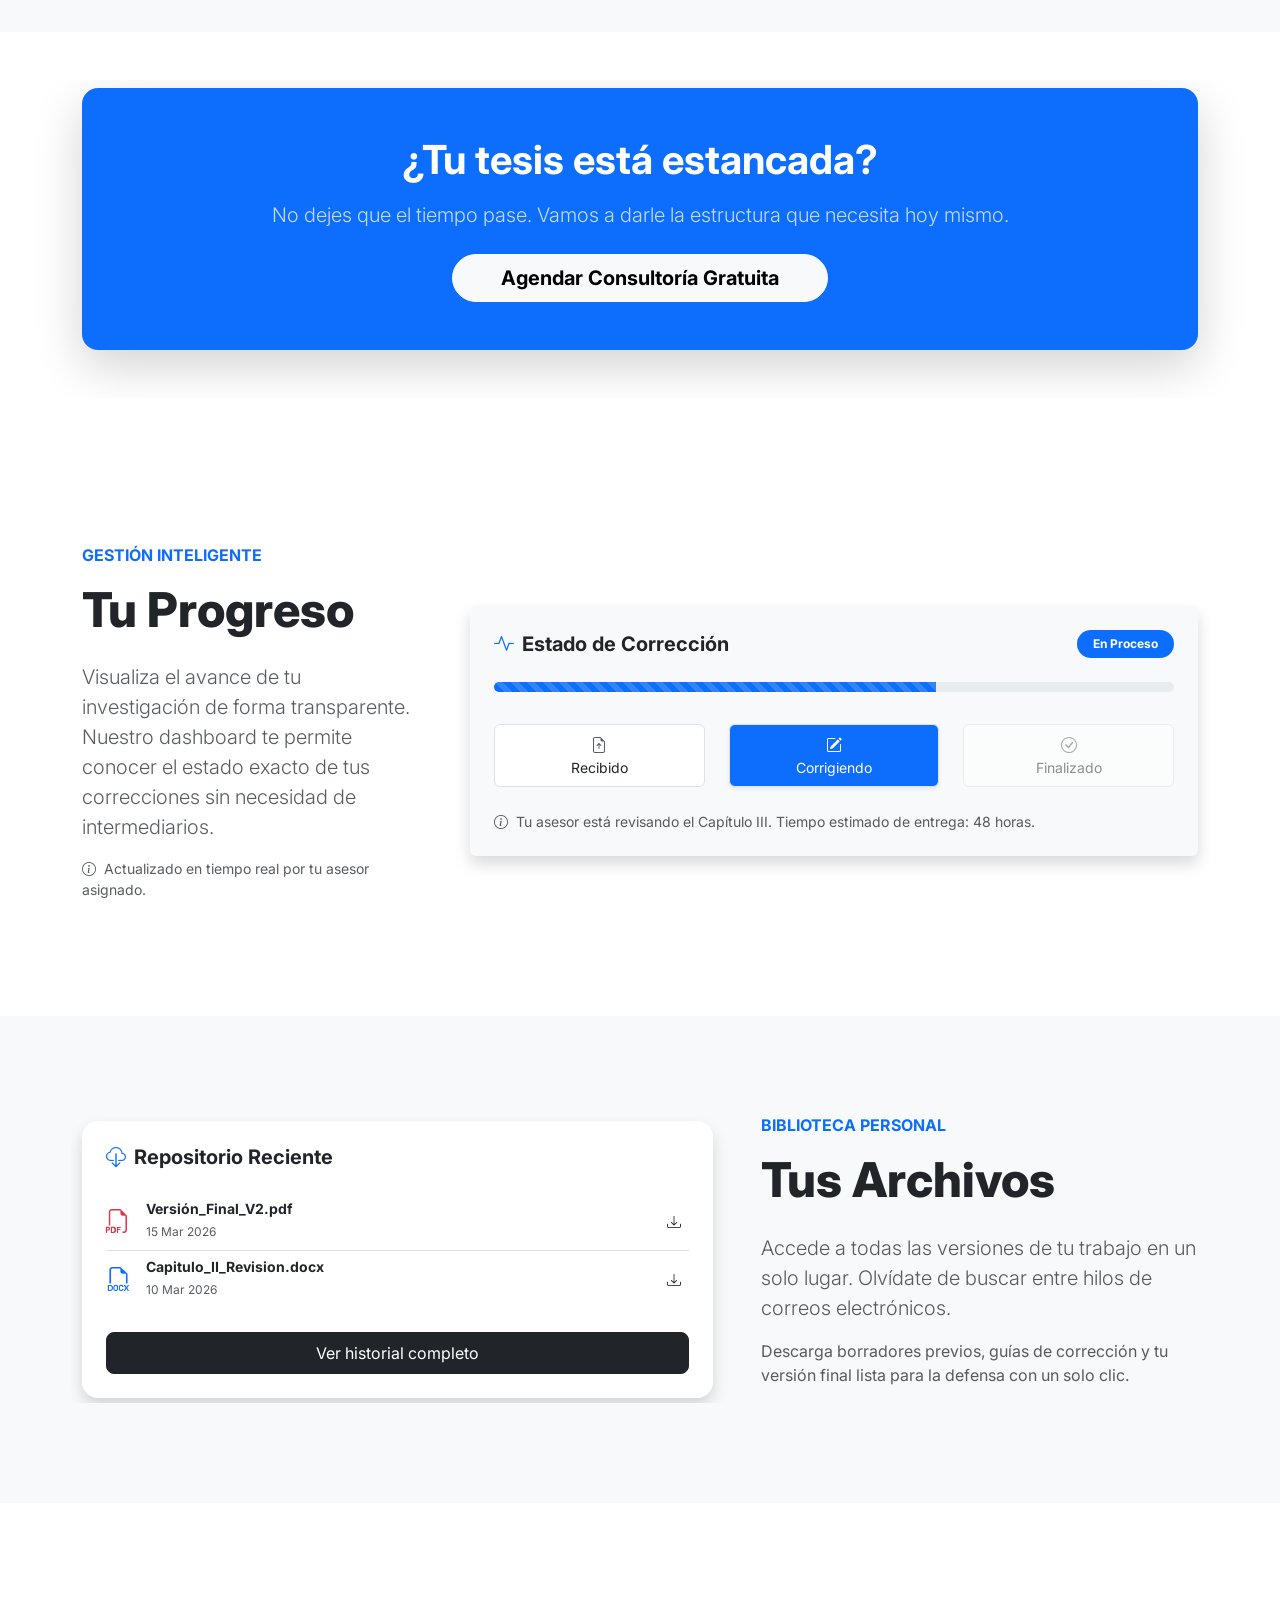
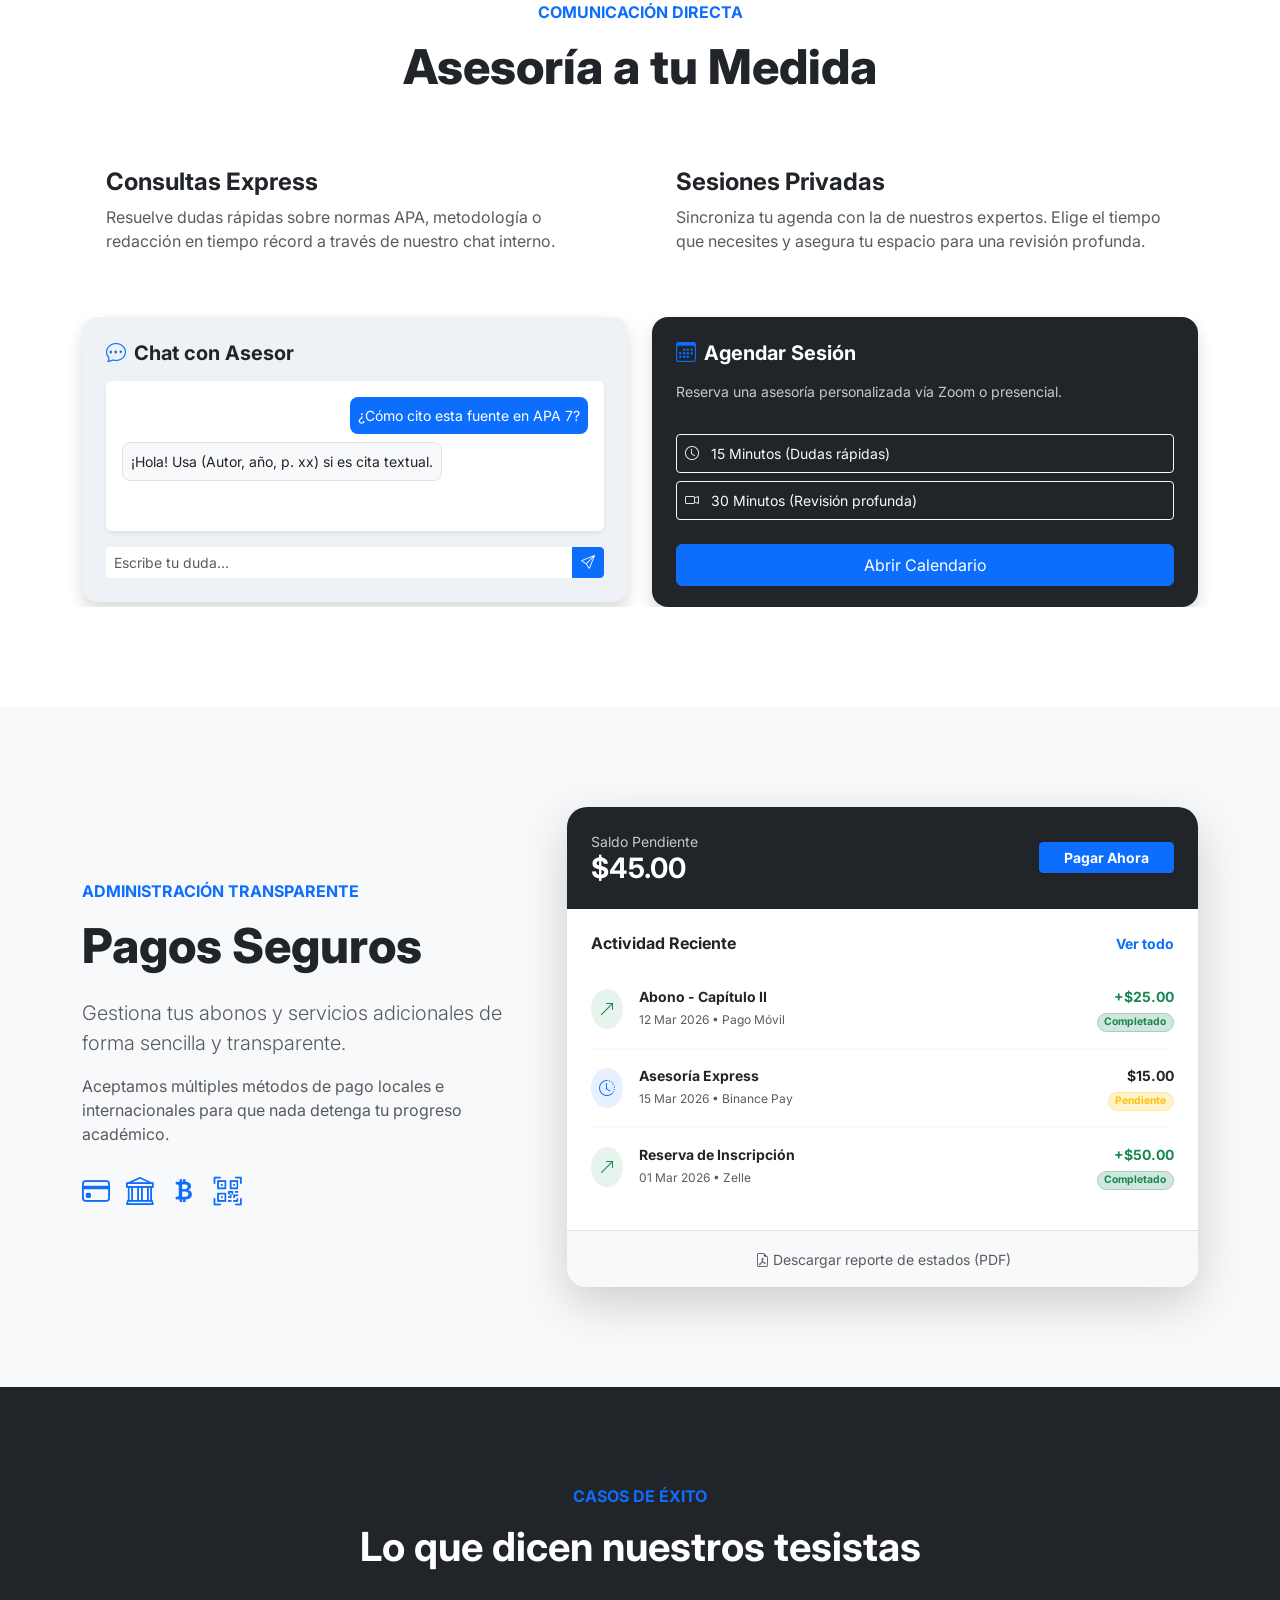
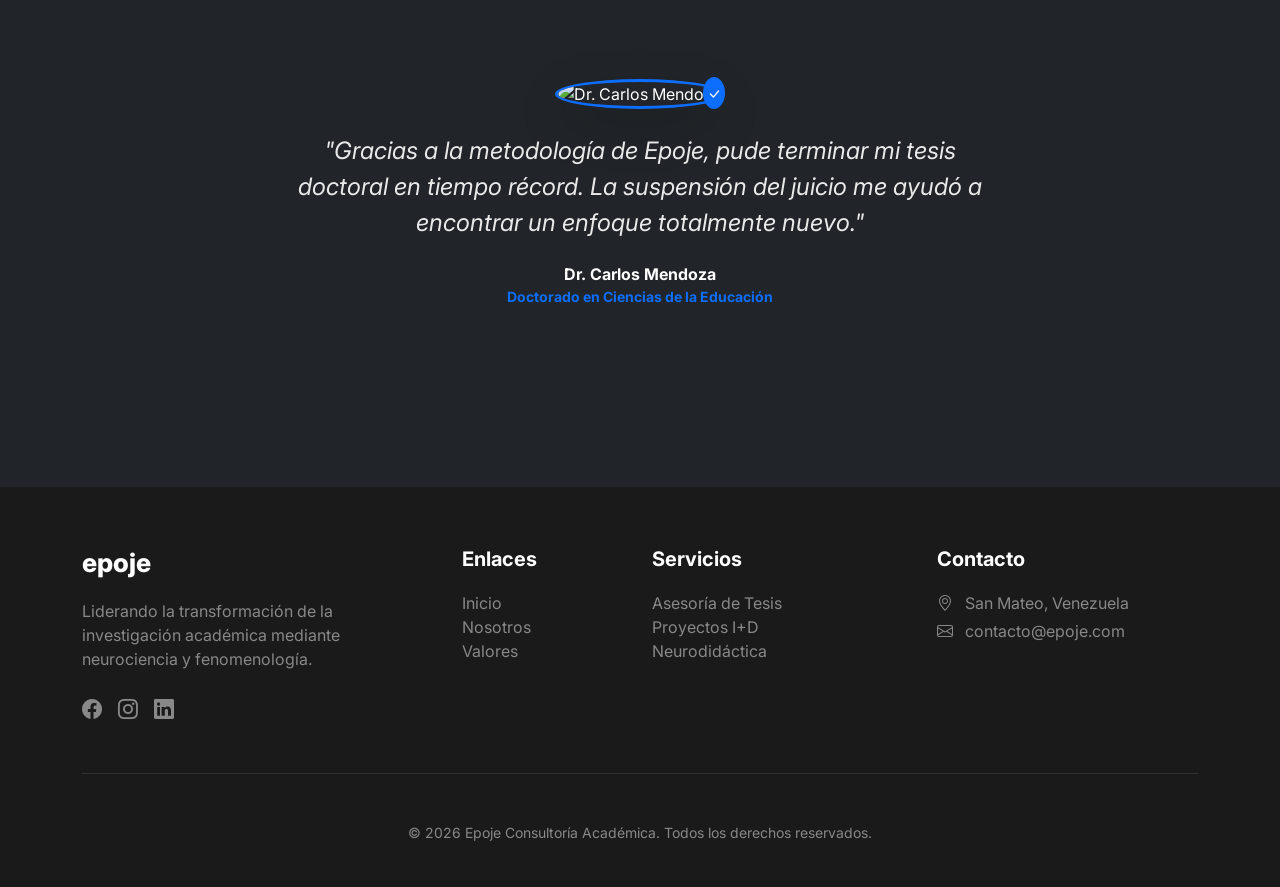
==== commit 0e8603c9: "Add files via upload" ====
--- a/epoje/index.html
+++ b/epoje/index.html
@@ -8,12 +8,17 @@
     <link href="https://fonts.googleapis.com/css2?family=Inter:wght@400;600;800&display=swap" rel="stylesheet">
     <link rel="stylesheet" href="https://cdn.jsdelivr.net/npm/bootstrap-icons@1.11.1/font/bootstrap-icons.css">
     <link href="https://unpkg.com/aos@2.3.1/dist/aos.css" rel="stylesheet">
+    <link href="img/favicon/favicon.png" rel="icon">
     <link rel="stylesheet" href="css/style.css">
 </head>
 <body>
 <nav class="navbar navbar-expand-lg navbar-epoje fixed-top" id="mainNav">
     <div class="container-fluid">
-        <a class="navbar-brand navbar-brand-epoje" href="#">epoje</a>
+
+        <a class="navbar-brand navbar-brand-epoje" href="#">
+            <img src="img/favicon/favicon.png" width="32" height="32">
+        epoje
+        </a>
 
         <button class="navbar-toggler border-0 text-white" type="button" data-bs-toggle="collapse" data-bs-target="#navbarContent">
             <span class="navbar-toggler-icon" style="filter: invert(1);"></span>
@@ -36,7 +41,7 @@
 
 <div id="heroCarousel" class="carousel slide carousel-fade" data-bs-ride="carousel">
     <div class="carousel-inner">
-        <div class="carousel-item active" style="background-image: url('img/background/hero-2.png')">
+        <div class="carousel-item active" style="background-image: url('img/background/hero-1.jpeg')">
             <div class="carousel-overlay"></div>
             <div class="carousel-caption">
                 <h2 class="display-4 fw-bold">Asesoría de Tesis</h2>
@@ -44,11 +49,18 @@
             </div>
         </div>
 
-        <div class="carousel-item" style="background-image: url('img/background/hero-1.png')">
+        <div class="carousel-item" style="background-image: url('img/background/hero-2.avif')">
             <div class="carousel-overlay"></div>
             <div class="carousel-caption">
                 <h2 class="display-4 fw-bold">Excelencia Docente</h2>
                 <p class="fs-5 fs-md-4">Formación académica con los mejores especialistas.</p>
+            </div>
+        </div>
+        <div class="carousel-item" style="background-image: url('img/background/hero-3.jpeg')">
+            <div class="carousel-overlay"></div>
+            <div class="carousel-caption">
+                <h2 class="display-4 fw-bold">Rigor Metodológico</h2>
+                <p class="fs-5 fs-md-4">Estructura tu investigación con bases científicas sólidas.</p>
             </div>
         </div>
     </div>
@@ -62,6 +74,7 @@
         <span class="visually-hidden">Siguiente</span>
     </button>
 </div>
+
 <section id="que-hacemos" class="section-padding bg-white overflow-hidden">
     <div class="container">
         <div class="text-center mb-5" data-aos="fade-up">
